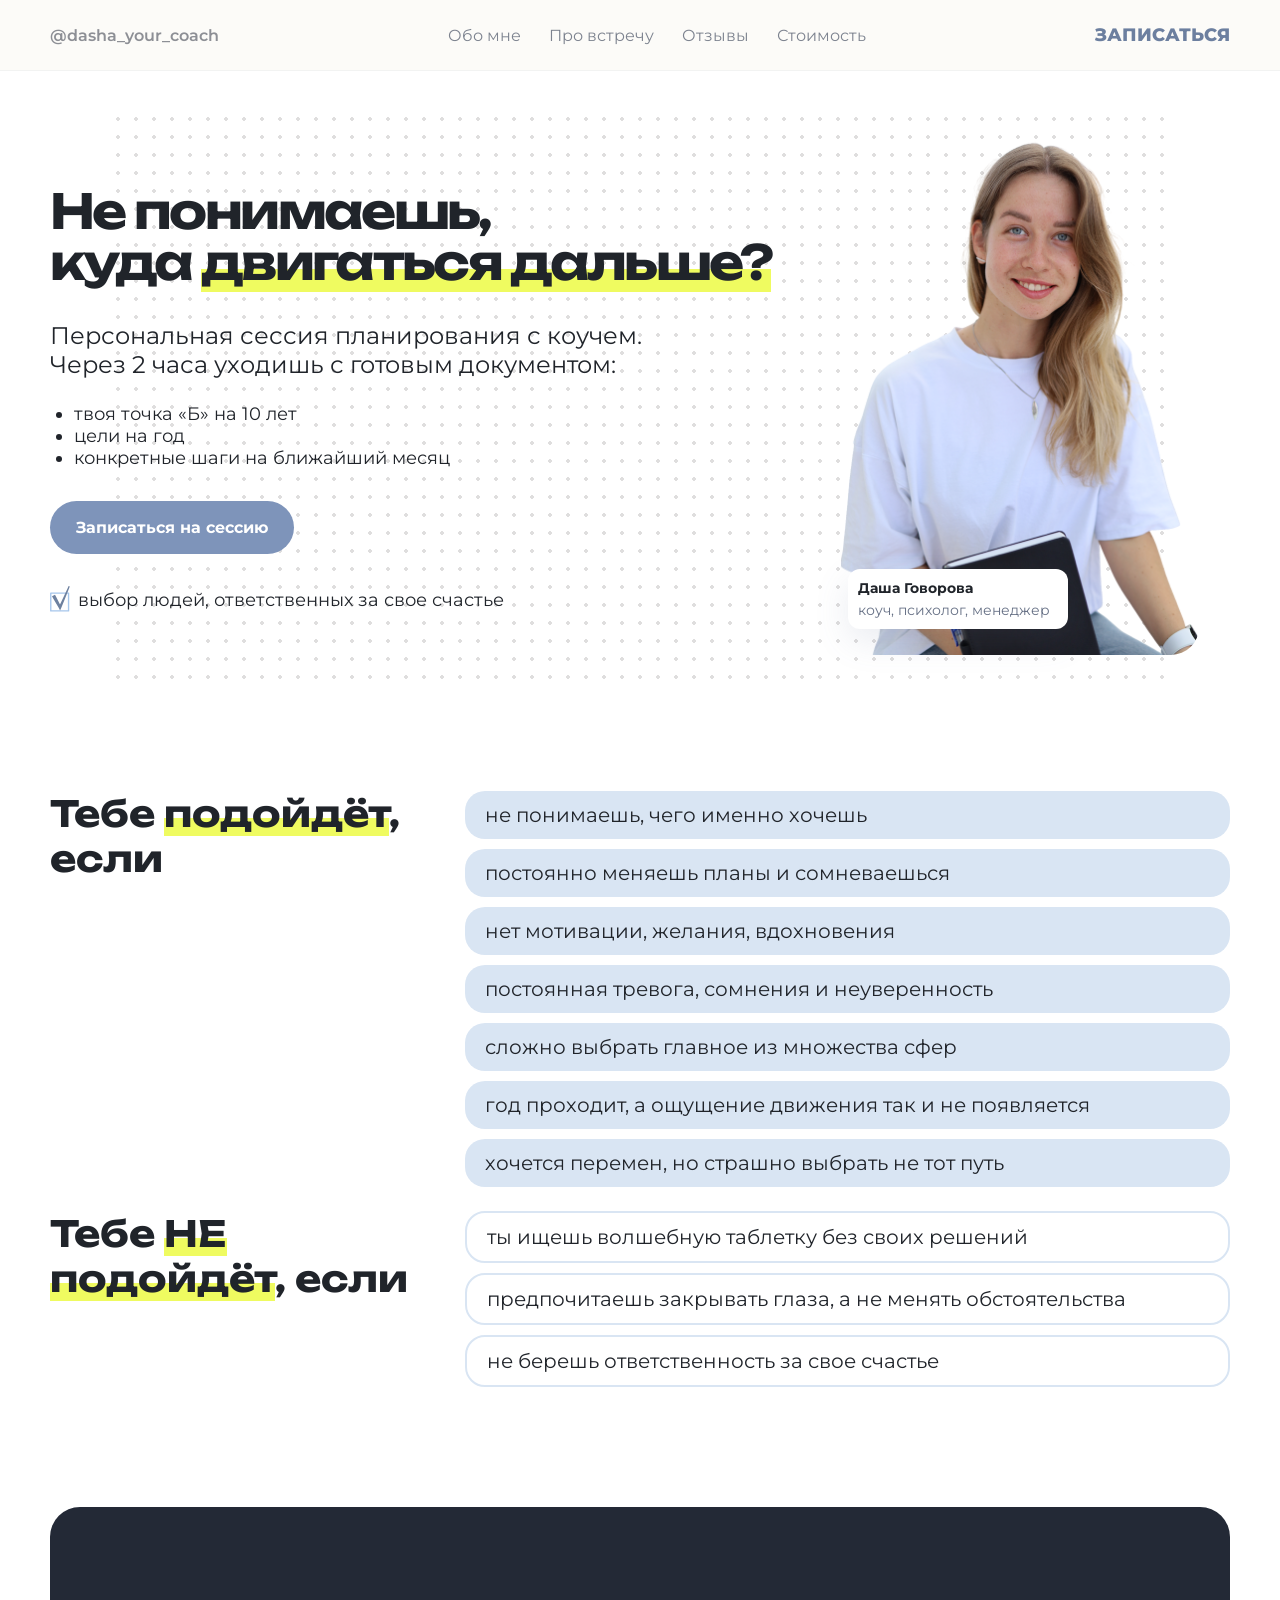
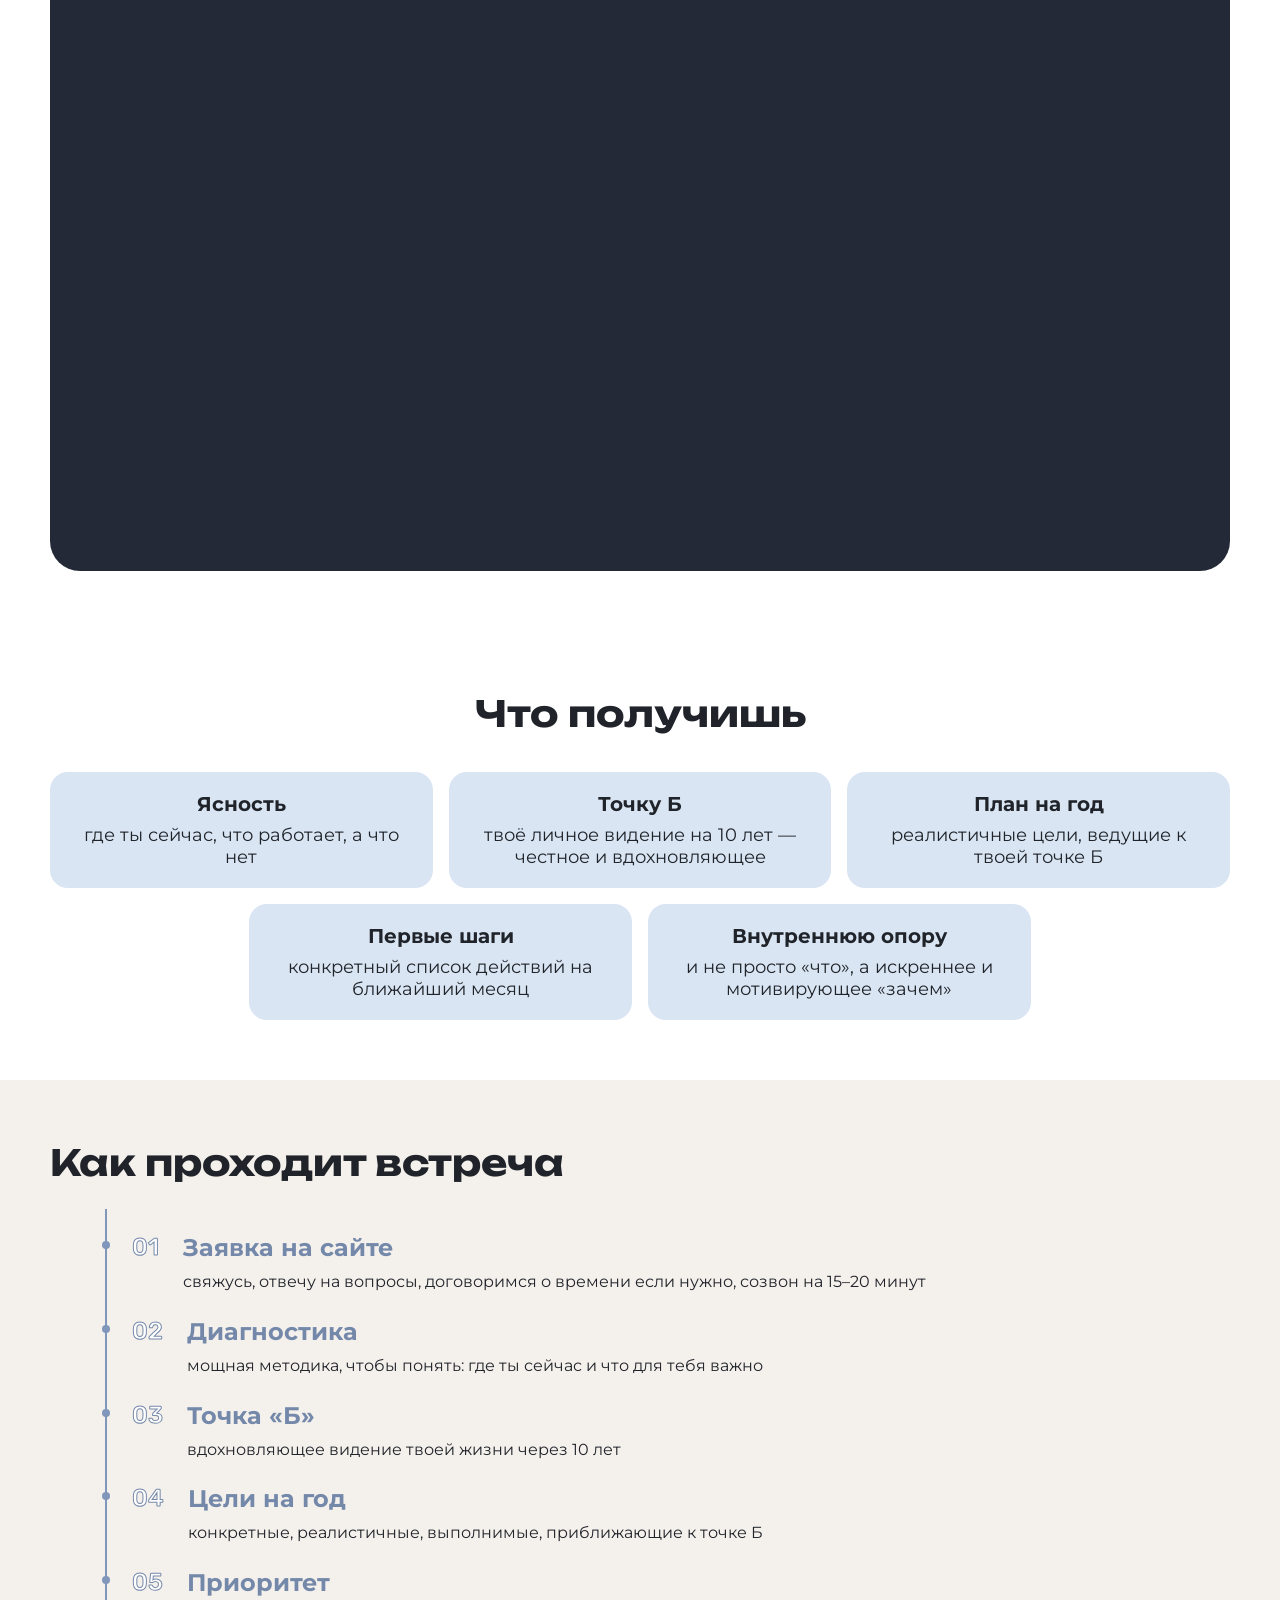
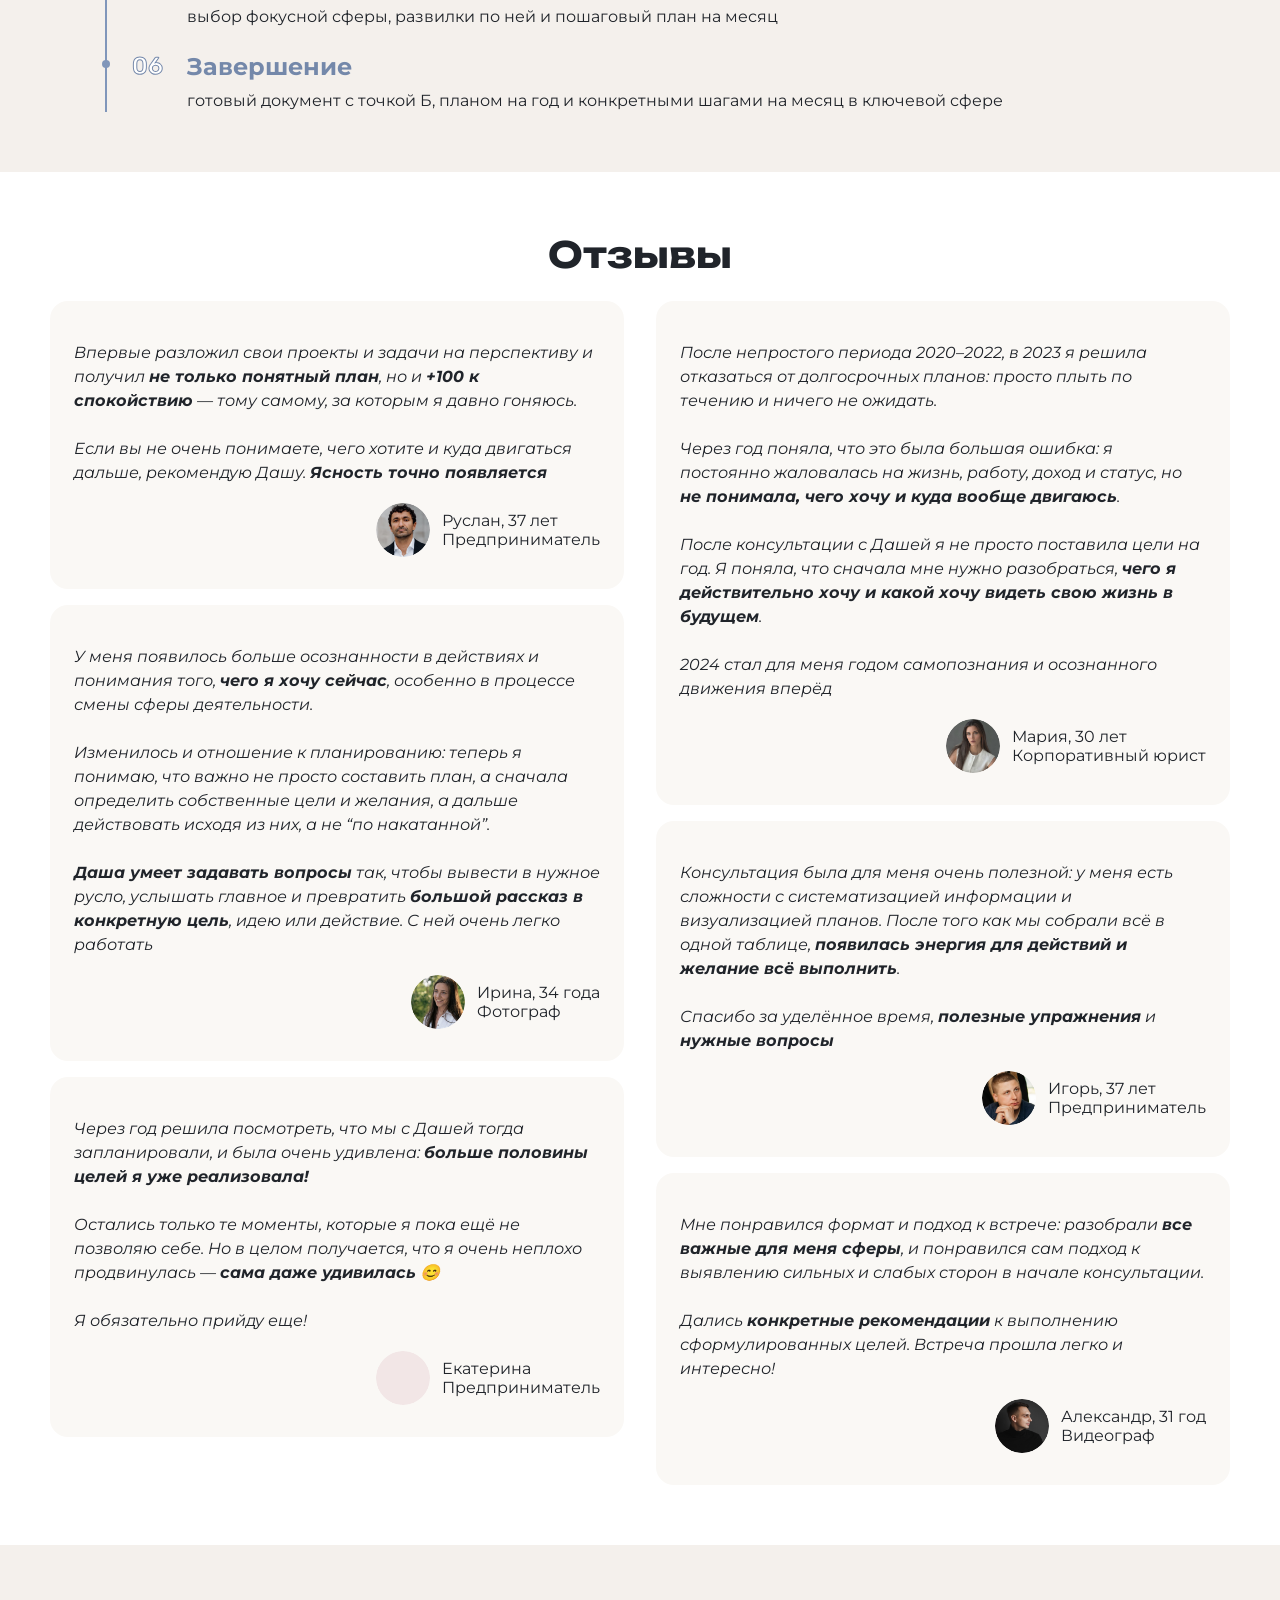
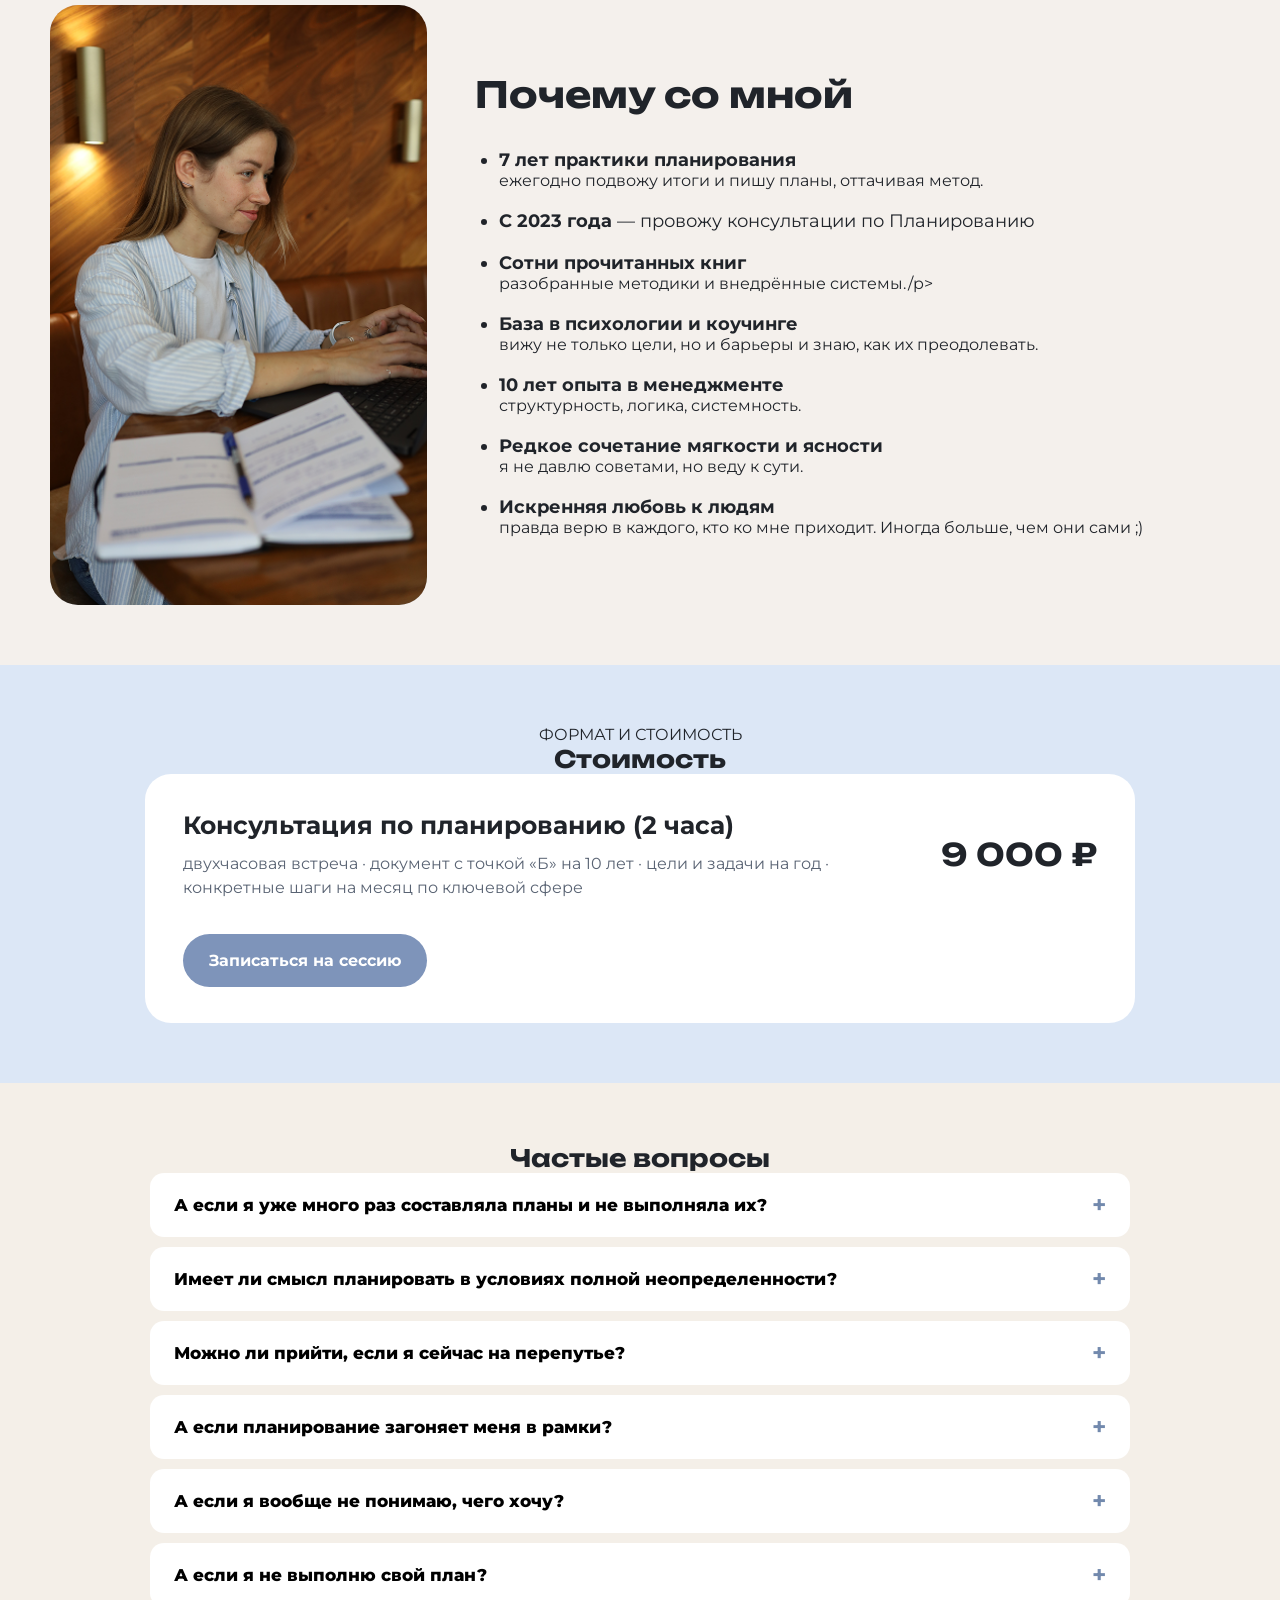
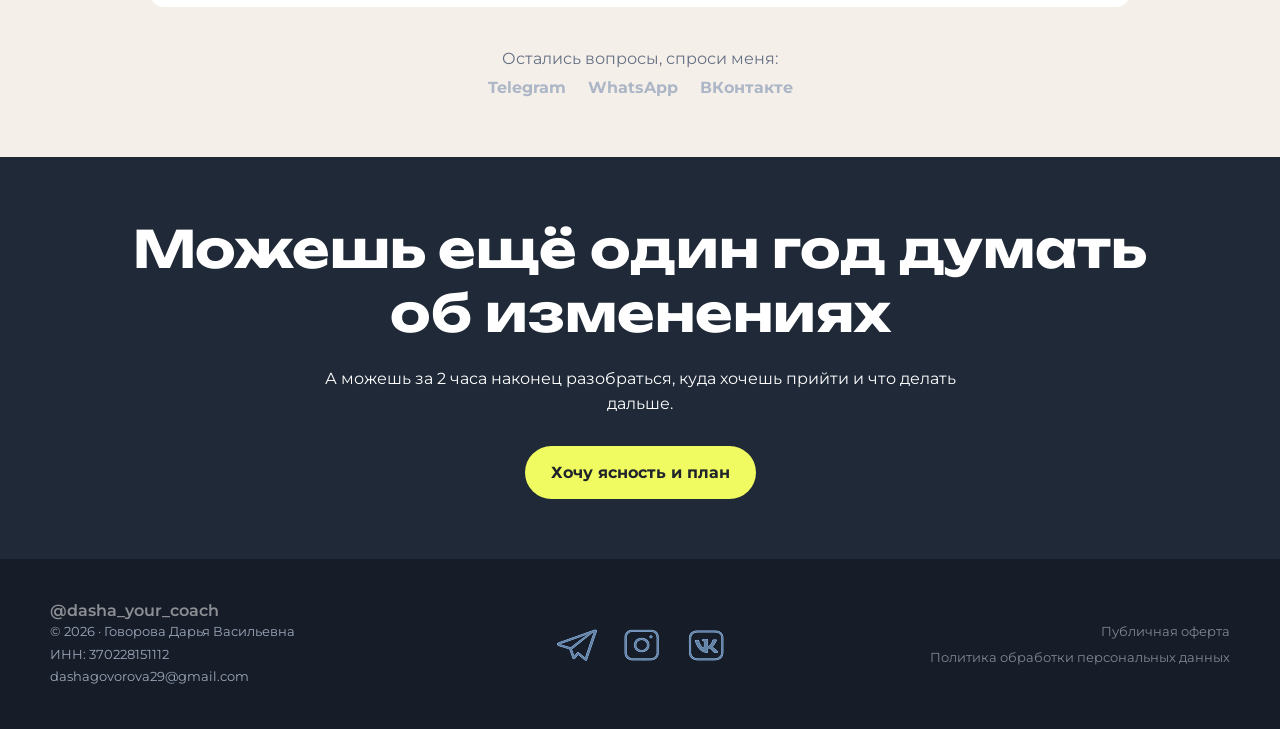
==== index.html @ 5358e9c6 "Added Why-me section" ====
<!doctype html>
<html lang="ru">
  <head>
    <meta charset="UTF-8" />
    <meta name="viewport" content="width=device-width, initial-scale=1.0" />
    <meta name="description" content="Персональная сессия планирования с коучем: ясность, цели и первые шаги." />
    <title>Консультация по планированию — Дарья Говорова</title>
    <link rel="preconnect" href="https://fonts.googleapis.com" />
    <link rel="preconnect" href="https://fonts.gstatic.com" crossorigin />
    <link
      href="https://fonts.googleapis.com/css2?family=Montserrat:ital,wght@0,300..800;1,300..800&family=Montaga&family=Rubik:wght@400;500;700;800&display=swap&family=Unbounded:wght@400;500;600;700&display=swap"
      rel="stylesheet"
    />
    <link rel="icon" type="image/png" href="assets/favicon.png" />
    <link rel="stylesheet" href="styles.css" />
  </head>
  <body>
    <header class="header">
      <div class="container header-inner">
        <a class="brand" href="#top">@dasha_your_coach</a>
        <nav class="desktop-nav" aria-label="Основная навигация">
          <a href="#why-me">Обо мне</a>
          <a href="#how-it-works">Про встречу</a>
          <a href="#reviews">Отзывы</a>
          <a href="#price">Стоимость</a>
        </nav>
        <a class="header-booking" target="_blank" href="https://calendar.app.google/D9NGnU5cNgPJ2Lm37" data-booking
          >ЗАПИСАТЬСЯ</a
        >
        <button
          class="menu-toggle"
          type="button"
          aria-expanded="false"
          aria-controls="mobile-menu"
          aria-label="Открыть меню"
        >
          <span></span>
          <span></span>
          <span></span>
        </button>
        <nav class="mobile-menu" aria-label="Мобильная навигация" aria-hidden="true" inert>
          <a href="#why-me">Обо мне</a>
          <a href="#how-it-works">Про встречу</a>
          <a href="#reviews">Отзывы</a>
          <a href="#price">Стоимость</a>
        </nav>
      </div>
    </header>

    <main id="top">
      <section class="hero section">
        <div class="container hero-grid">
          <div class="hero-copy">
            <h1>Не понимаешь,<br />куда <em class="accent">двигаться дальше?</em></h1>
            <div class="hero-visual-mobile">
              <img src="assets/hero.png" alt="Дарья Говорова, коуч" />
              <div class="hero-note"><b>Даша Говорова</b><span>коуч, психолог, менеджер</span></div>
            </div>
            <div class="hero-detail">
              <p>Персональная сессия планирования с коучем.<br />Через 2 часа уходишь с готовым документом:</p>
              <ul>
                <li>твоя точка «Б» на 10 лет</li>
                <li>цели на год</li>
                <li>конкретные шаги на ближайший месяц</li>
              </ul>
            </div>
            <button class="button" data-booking>Записаться на сессию</button>
            <p class="hero-people-choice">выбор людей, ответственных за свое счастье</p>
          </div>
          <div class="hero-visual">
            <img src="assets/hero.png" alt="Дарья Говорова, коуч" />
            <div class="hero-note"><b>Даша Говорова</b><span>коуч, психолог, менеджер</span></div>
          </div>
        </div>
      </section>
      <section class="fit section">
        <div class="container fit-layout">
          <article class="fit-group two-columns">
            <h2>Тебе <em class="accent">подойдёт</em>, если</h2>
            <ul>
              <li>не понимаешь, чего именно хочешь</li>
              <li>постоянно меняешь планы и сомневаешься</li>
              <li>нет мотивации, желания, вдохновения</li>
              <li>постоянная тревога, сомнения и неуверенность</li>
              <li>сложно выбрать главное из множества сфер</li>
              <li>год проходит, а ощущение движения так и не появляется</li>
              <li>хочется перемен, но страшно выбрать не тот путь</li>
            </ul>
          </article>
          <article class="fit-group not-fit two-columns">
            <h2>Тебе <em class="accent">НЕ подойдёт</em>, если</h2>
            <ul>
              <li>ты ищешь волшебную таблетку без своих решений</li>
              <li>предпочитаешь закрывать глаза, а не менять обстоятельства</li>
              <li>не берешь ответственность за свое счастье</li>
            </ul>
          </article>
        </div>
      </section>
      <section class="video-section section">
        <div class="container">
          <div class="video-frame" data-vk-video>
            <div class="video-placeholder">
              <span>VK VIDEO</span>
              <p>Видео появится здесь после добавления ссылки в script.js.</p>
            </div>
          </div>
        </div>
      </section>
      <section class="outcomes section">
        <div class="container">
          <h2>Что получишь</h2>
          <div class="outcomes-list">
            <article>
              <h3>Ясность</h3>
              <p>где ты сейчас, что работает, а что нет</p>
            </article>
            <article>
              <h3>Точку Б</h3>
              <p>твоё личное видение на 10 лет — честное и вдохновляющее</p>
            </article>
            <article>
              <h3>План на год</h3>
              <p>реалистичные цели, ведущие к твоей точке Б</p>
            </article>
            <article>
              <h3>Первые шаги</h3>
              <p>конкретный список действий на ближайший месяц</p>
            </article>
            <article>
              <h3>Внутреннюю опору</h3>
              <p>и не просто «что», а искреннее и мотивирующее «зачем»</p>
            </article>
          </div>
        </div>
      </section>
      <section class="how section" id="how-it-works">
        <div class="container">
          <h2>Как проходит встреча</h2>
          <div class="steps">
            <article>
              <span>01</span>
              <div>
                <h3>Заявка на сайте</h3>
                <p>свяжусь, отвечу на вопросы, договоримся о времени если нужно, созвон на 15–20 минут</p>
              </div>
            </article>
            <article>
              <span>02</span>
              <div>
                <h3>Диагностика</h3>
                <p>мощная методика, чтобы понять: где ты сейчас и что для тебя важно</p>
              </div>
            </article>
            <article>
              <span>03</span>
              <div>
                <h3>Точка «Б»</h3>
                <p>вдохновляющее видение твоей жизни через 10 лет</p>
              </div>
            </article>
            <article>
              <span>04</span>
              <div>
                <h3>Цели на год</h3>
                <p>конкретные, реалистичные, выполнимые, приближающие к точке Б</p>
              </div>
            </article>
            <article>
              <span>05</span>
              <div>
                <h3>Приоритет</h3>
                <p>выбор фокусной сферы, развилки по ней и пошаговый план на месяц</p>
              </div>
            </article>
            <article>
              <span>06</span>
              <div>
                <h3>Завершение</h3>
                <p>готовый документ с точкой Б, планом на год и конкретными шагами на месяц в ключевой сфере</p>
              </div>
            </article>
          </div>
        </div>
      </section>
      <section class="reviews section" id="reviews">
        <div class="container">
          <h2>Отзывы</h2>
          <div class="reviews-grid">
            <article>
              <blockquote>
                Впервые разложил свои проекты и задачи на перспективу и получил <b>не только понятный план</b>, но и
                <b>+100 к спокойствию</b> — тому самому, за которым я давно гоняюсь.<br /><br />Если вы не очень
                понимаете, чего хотите и куда двигаться дальше, рекомендую Дашу. <b>Ясность точно появляется</b>
              </blockquote>
              <div class="avatar">
                <img src="assets/review-ruslan.png" alt="Фото Руслана" />
                <div>
                  <p>Руслан, 37 лет</p>
                  <p>Предприниматель</p>
                </div>
              </div>
            </article>
            <article>
              <blockquote>
                У меня появилось больше осознанности в действиях и понимания того, <b>чего я хочу сейчас</b>, особенно в
                процессе смены сферы деятельности.<br /><br />Изменилось и отношение к планированию: теперь я понимаю,
                что важно не просто составить план, а сначала определить собственные цели и желания, а дальше
                действовать исходя из них, а не “по накатанной”.<br /><br /><b>Даша умеет задавать вопросы</b> так,
                чтобы вывести в нужное русло, услышать главное и превратить <b>большой рассказ в конкретную цель</b>,
                идею или действие. С ней очень легко работать
              </blockquote>
              <div class="avatar">
                <img src="assets/review-irina.png" alt="Фото Ирины" />
                <div>
                  <p>Ирина, 34 года</p>
                  <p>Фотограф</p>
                </div>
              </div>
            </article>
            <article>
              <blockquote>
                Через год решила посмотреть, что мы с Дашей тогда запланировали, и была очень удивлена:
                <b>больше половины целей я уже реализовала!</b><br /><br />Остались только те моменты, которые я пока
                ещё не позволяю себе. Но в целом получается, что я очень неплохо продвинулась —
                <b>сама даже удивилась</b> 😊<br /><br />Я обязательно прийду еще!
              </blockquote>
              <div class="avatar">
                <img src="assets/review-ekaterina.png" alt="Фото Екатерины" />
                <div>
                  <p>Екатерина</p>
                  <p>Предприниматель</p>
                </div>
              </div>
            </article>
            <article>
              <blockquote>
                После непростого периода 2020–2022, в 2023 я решила отказаться от долгосрочных планов: просто плыть по
                течению и ничего не ожидать.<br /><br />Через год поняла, что это была большая ошибка: я постоянно
                жаловалась на жизнь, работу, доход и статус, но
                <b>не понимала, чего хочу и куда вообще двигаюсь</b>.<br /><br />После консультации с Дашей я не просто
                поставила цели на год. Я поняла, что сначала мне нужно разобраться,
                <b>чего я действительно хочу и какой хочу видеть свою жизнь в будущем</b>.<br /><br />2024 стал для меня
                годом самопознания и осознанного движения вперёд
              </blockquote>
              <div class="avatar">
                <img src="assets/review-maria.png" alt="Фото Марии" />
                <div>
                  <p>Мария, 30 лет</p>
                  <p>Корпоративный юрист</p>
                </div>
              </div>
            </article>
            <article>
              <blockquote>
                Консультация была для меня очень полезной: у меня есть сложности с систематизацией информации и
                визуализацией планов. После того как мы собрали всё в одной таблице,
                <b>появилась энергия для действий и желание всё выполнить</b>.<br /><br />Спасибо за уделённое время,
                <b>полезные упражнения</b> и <b>нужные вопросы</b>
              </blockquote>
              <div class="avatar">
                <img src="assets/review-igor.png" alt="Фото Игоря" />
                <div>
                  <p>Игорь, 37 лет</p>
                  <p>Предприниматель</p>
                </div>
              </div>
            </article>
            <article>
              <blockquote>
                Мне понравился формат и подход к встрече: разобрали <b>все важные для меня сферы</b>, и понравился сам
                подход к выявлению сильных и слабых сторон в начале консультации.<br /><br />Дались
                <b>конкретные рекомендации</b> к выполнению сформулированных целей. Встреча прошла легко и интересно!
              </blockquote>

              <div class="avatar">
                <img src="assets/review-alexander.png" alt="Фото Александра" />
                <div>
                  <p>Александр, 31 год</p>
                  <p>Видеограф</p>
                </div>
              </div>
            </article>
          </div>
        </div>
      </section>
      <section class="why section" id="why-me">
        <div class="container why-grid">
          <div class="why-photo">
            <img src="assets/why-me.png" alt="Дарья Говорова" />
            
          </div>
          <div>
            <div class="why-header">
              <img class="why-mobile" src="assets/why-me-mobile.png" alt="" />
              <h2>Почему со мной</h2>
            </div>
            <ul class="why-list">
              <li>
                <b>7 лет практики планирования</b>
                <p>ежегодно подвожу итоги и пишу планы, оттачивая метод.</p>
                <p></p>
              </li>
              <li><b>С 2023 года</b> — провожу консультации по Планированию</li>
              <li>
                <b>Сотни прочитанных книг</b>
                <p>разобранные методики и внедрённые системы./p></p>
              </li>
              <li>
                <b>База в психологии и коучинге</b>
                <p>вижу не только цели, но и барьеры и знаю, как их преодолевать.</p>
              </li>
              <li>
                <b>10 лет опыта в менеджменте</b>
                <p>структурность, логика, системность.</p>
              </li>
              <li>
                <b>Редкое сочетание мягкости и ясности</b>
                <p>я не давлю советами, но веду к сути.</p>
              </li>
              <li>
                <b>Искренняя любовь к людям</b>
                <p>правда верю в каждого, кто ко мне приходит. Иногда больше, чем они сами ;)</p>
              </li>
            </ul>
          </div>
        </div>
      </section>
      <section class="price section" id="price">
        <div class="container">
          <p class="section-kicker">ФОРМАТ И СТОИМОСТЬ</p>
          <h2>Стоимость</h2>
          <article class="price-card">
            <div>
              <h3>Консультация по планированию <span>(2 часа)</span></h3>
              <p>
                двухчасовая встреча · документ с точкой «Б» на 10 лет · цели и задачи на год · конкретные шаги на месяц
                по ключевой сфере
              </p>
            </div>
            <strong>9 000 ₽</strong><button class="button" data-booking>Записаться на сессию</button>
          </article>
        </div>
      </section>
      <section class="faq section" id="faq">
        <div class="container">
          <h2>Частые вопросы</h2>
          <div class="faq-list" data-faq></div>
          <div class="ask">
            <p>Остались вопросы, спроси меня:</p>
            <div data-socials><span>Telegram</span><span>WhatsApp</span><span>ВКонтакте</span></div>
          </div>
        </div>
      </section>
      <section class="final-cta section">
        <div class="container">
          <h2>Можешь ещё один год думать<br />об изменениях</h2>
          <p>А можешь за 2 часа наконец разобраться, куда хочешь прийти и что делать дальше.</p>
          <button class="button" data-booking>Хочу ясность и план</button>
        </div>
      </section>
    </main>
    <footer>
      <div class="container footer-grid">
        <div>
          <a class="brand" href="#top">@dasha_your_coach</a>
          <p>
            © 2026 · Говорова Дарья Васильевна<br />ИНН: 370228151112<br /><a href="mailto:dashagovorova29@gmail.com"
              >dashagovorova29@gmail.com</a
            >
          </p>
        </div>
        <div class="footer-socials" data-footer-socials></div>
        <div class="legal" data-legal>
          <span>Публичная оферта</span><span>Политика обработки персональных данных</span>
        </div>
      </div>
    </footer>
    <script src="script.js"></script>
  </body>
</html>
---- styles.css ----
/* #region Base styles and variables */

:root {
  --ink: #20242a;
  --blue: #7e94ba;
  --pale: #e7edf7;
  --cream: #f8f5ef;
  --sand: #eee7de;
  --line: #d6dce8;
  --accent: #effb60;
  --blue-lite: #d9e5f3;

  --bg-secondary: #faf8f5;
  --bg-primary: #ffffff;
  --bg-accent: #f4f0ec;
  --text-color-accent: #7488aa;
  --text-color-nav: #7d838f;
  --text-color-brand: #8d8f95;
  --text-color-booking: #6c7f9f;
  --text-color-highlight: #566987;
  --text-color-link-primary: #5b6b84;

  --font-extrabold: 800;
  --font-semibold: 600;
  --font-normal: 400;

  --text-sm: 0.875rem; /* 12px */
  --text-base: 1rem; /* 16px */
  --text-lg: 1.125rem; /* 18px */
  --text-xl: 1.25rem; /* 20px */
  --text-2xl: 1.5rem; /* 24px */
  --text-3xl: 1.875rem; /* 30px */
  --text-4xl: 2.25rem; /* 36px */
  --text-5xl: 3rem; /* 48px */
  --text-6xl: 3.75rem; /* 60px */

  --container: 1180px;
}

* {
  box-sizing: border-box;
}

html {
  scroll-behavior: smooth;
  font-size: 16px;
}

body {
  margin: 0;
  background: var(--bg-primary);
  color: var(--ink);
  font-family: "Montserrat", sans-serif;
  overflow-x: hidden;
}

a {
  color: inherit;
  text-decoration: none;
}

p,
ul,
h1,
h2,
h3 {
  margin: 0;
}

button {
  font: inherit;
}

img {
  max-width: 100%;
  height: auto;
}

/* #endregion */

/* #region Common */

.container {
  width: min(var(--container), calc(100% - 48px));
  margin: 0 auto;
}

.section {
  padding: 60px 0 60px;
}

.button {
  border: 0;
  cursor: pointer;
  display: inline-flex;
  align-items: center;
  justify-content: center;
  padding: 17px 26px;
  background: var(--blue);
  color: white;
  border-radius: 999px;
  font-weight: 700;
  transition:
    transform 0.2s,
    background 0.2s;
}

.button:hover {
  transform: translateY(-2px);
  background: #667fae;
}

.accent {
  font-style: normal;
  background: linear-gradient(transparent 61%, var(--accent) 61%);
}

h1,
h2 {
  font-family: Unbounded, Arial, sans-serif;
}

@media (max-width: 900px) {
  .section {
    padding: 48px 0 48px;
  }
}

@media (max-width: 520px) {
  .section {
    padding: 32px 0 32px;
  }
}

/* #endregion */

/* #region Header and navigation */

.header {
  position: fixed;
  top: 0;
  z-index: 50;
  width: 100vw;
  background: var(--bg-secondary);
  background: rgba(252, 250, 247, 0.82);
  backdrop-filter: blur(14px);
  border-bottom: 1px solid rgba(131, 150, 182, 0.08);
}

.header-inner {
  display: flex;
  align-items: center;
  justify-content: space-between;
  height: 70px;
  padding-top: 0;
}

.brand {
  color: var(--text-color-brand);
  font-weight: var(--font-semibold);
}

.desktop-nav {
  display: flex;
  gap: 28px;
  color: var(--text-color-nav);
}

.ask a:hover,
.legal a:hover {
  text-decoration: underline;
}

.header-booking {
  border: 0;
  cursor: pointer;
  display: inline-flex;
  align-items: center;
  justify-content: center;
  background: none;
  font-weight: var(--font-extrabold);
  font-size: var(--text-lg);
  color: var(--text-color-booking);
}

.desktop-nav a:hover,
.header-booking:hover {
  color: var(--text-color-highlight);
}

.menu-button {
  display: none;
  margin-left: auto;
  border: 0;
  background: transparent;
  width: 44px;
  height: 44px;
  padding: 10px;
}

.menu-button span {
  display: block;
  height: 2px;
  background: var(--ink);
  margin: 5px 0;
}

.mobile-menu a,
.desktop-nav a:hover,
.header-booking:hover {
  transition:
    transform 0.24s ease,
    opacity 0.24s ease,
    color 0.24s ease,
    background-color 0.24s ease;
}

/* #endregion */

/* #region Mobile menu */

.menu-toggle {
  display: none;
  width: 42px;
  height: 42px;
  padding: 4px;
  border: 0;
  background: transparent;
  border-radius: 12px;
  cursor: pointer;
  transform-origin: 0 4px;
  z-index: 9999;
}

.menu-toggle span {
  display: block;
  height: 4px;
  margin: 4px auto;
  border-radius: 999px;
  background: #7789a8;
  transition:
    transform 0.5s cubic-bezier(0.77, 0.2, 0.05, 1),
    background 0.5s cubic-bezier(0.77, 0.2, 0.05, 1),
    opacity 0.55s ease;
}

.menu-toggle--expanded span {
  opacity: 1;
  transform: rotate(-45deg) translate(-7px, 8px);
  background: white;
}

.menu-toggle--expanded span:nth-child(2) {
  opacity: 0;
  transform: rotate(0deg) scale(0.2, 0.2);
}

.menu-toggle--expanded span:last-child {
  transform: rotate(45deg) translate(-3px, -4px);
}

.mobile-menu {
  position: absolute;
  top: 0;
  right: 0;
  width: 72vw;
  min-height: 100vh;
  border-radius: 16px 0 0 16px;
  overflow: hidden;
  background: #8396b6;
  box-shadow: var(--mobile-nav-shadow);
  transition: transform 0.5s cubic-bezier(0.77, 0.2, 0.05, 1);
  padding: 70px 0;
  transform: translateX(200%);
}

.mobile-menu a {
  display: block;
  padding: 18px 20px;
  font-size: 18px;
  font-weight: 700;
  color: white;
  text-align: center;
  border-bottom: 1px solid rgba(255, 255, 255, 0.35);
}

.mobile-menu a:last-child {
  border-bottom: 0;
}

.mobile-menu--expanded {
  transform: translateX(0%);
}

/* #endregion */

/* #region Hero section and content grids */

.hero {
  margin-top: 70px;
  position: relative;
}

.hero-grid {
  display: grid;
  grid-template-columns: 2fr 1fr;
  align-items: center;
  gap: 12px;
  position: relative;
}

.hero > * {
  z-index: 1;
}

.hero::before {
  content: "";
  position: absolute;
  inset: 40px auto;
  left: 50%;
  width: min(calc(var(--container) * 0.9), 90%);
  height: auto;
  transform: translateX(-50%);

  background-image: radial-gradient(circle, #dfdede 2px, transparent 2px);
  background-size: 18px 18px;

  z-index: 0;
}

.hero h1 {
  letter-spacing: -0.055em;
  font-size: var(--text-5xl);
  line-height: 1.07;
}

.hero-detail {
  font-size: var(--text-lg);
  margin-top: 32px;
}

.hero-detail ul {
  margin-top: 24px;
  padding-left: 24px;
}

.hero-copy button {
  margin-top: 32px;
}

.hero-copy p {
  font-size: var(--text-2xl);
  margin-top: 32px;
}

.hero-copy .hero-people-choice {
  font-size: var(--text-lg);
}

.hero-copy .hero-people-choice::before {
  content: "";
  display: inline-block;
  width: 20px;
  height: 30px;
  margin-right: 8px;
  background-image: url("assets/hero-check.svg");
  background-repeat: no-repeat;
  background-size: contain;
  vertical-align: middle;
}

.hero-visual-mobile {
  display: none;
}

.hero-visual {
  position: relative;
}

.hero-visual > img {
  width: min(440px, 92%);
  height: auto;
  border-radius: 48% 48% 28px 28px;
  object-fit: cover;
  object-position: center top;
  transform: translateY(-12px);
  z-index: 1;
}

.hero-note {
  position: absolute;
  z-index: 2;
  left: 2%;
  bottom: 42px;
  width: 220px;
  padding: 10px;
  background: white;
  border-radius: 12px;
  box-shadow: 0 12px 35px #65749622;
  display: flex;
  flex-direction: column;
  gap: 4px;
  font-size: var(--text-sm);
}

.hero-note span {
  color: #667085;
}

@media (max-width: 900px) {
  .hero-grid {
    min-height: 0;
    grid-template-columns: 1fr 1fr;
    gap: 20px;
  }

  .hero-copy {
    position: relative;
    z-index: 2;
  }

  .hero h1 {
    font-size: var(--text-4xl);
  }

  .lead {
    font-size: 19px;
    margin-top: 20px;
  }

  .hero-detail {
    max-width: 450px;
  }

  .hero-detail p {
    font-size: var(--text-xl);
  }

  .hero-detail ul,
  .hero-detail .hero-people-choice {
    font-size: var(--text-base);
  }

  .hero-visual {
    min-height: 365px;
  }

  .hero-visual > img {
    width: 275px;
  }

  .hero-note {
    left: 0;
    bottom: 15px;
  }
}

@media (max-width: 520px) {
  .hero button {
    width: 100%;
  }

  .hero::before {
    inset: 30px 20px 40px 20px;
    width: auto;
    height: auto;
    transform: none;
  }

  .hero-grid {
    grid-template-columns: 1fr;
  }

  .hero-visual {
    display: none;
    min-height: 312px;
  }

  .hero-visual-mobile {
    display: block;
    position: relative;
  }

  .hero-visual-mobile > img {
    width: 275px;
    height: auto;
    border-radius: 48% 48% 28px 28px;
    object-fit: cover;
    object-position: center top;
    z-index: 1;
    margin-top: 12px;
  }
}

/* #endregion */

/* #region Fit section */

.fit-group {
  display: grid;
  grid-template-columns: 1fr 2fr;
  gap: 32px;
}

.fit-group h2 {
  font-size: var(--text-4xl);
}

.fit-group ul {
  display: flex;
  flex-direction: column;
  gap: 10px;

  list-style: none;
  padding: 0;
  font-size: var(--text-xl);
}

.fit-group li {
  padding: 12px 20px;
  background-color: var(--blue-lite);
  border-radius: 20px;
}

.not-fit li {
  background-color: transparent;
  border: solid 2px var(--blue-lite);
}

.not-fit {
  margin-top: 24px;
}

@media (max-width: 900px) {
  .fit-group {
    grid-template-columns: 1fr;
    gap: 20px;
  }

  .fit-group h2 {
    font-size: var(--text-3xl);
  }

  .fit-group ul {
    font-size: var(--text-lg);
  }

  .fit-group li {
    padding: 10px 16px;
  }
}

/* #endregion */

/* #region Video */

.video-frame {
  aspect-ratio: 16/9;
  border-radius: 30px;
  overflow: hidden;
  background: #232936;
}

.video-frame iframe {
  border: 0;
  width: 100%;
  height: 100%;
}

.video-placeholder {
  height: 100%;
  display: grid;
  place-content: center;
  text-align: center;
  color: white;
  background: radial-gradient(circle at center, #788eaf, #303a4b);
}

.video-placeholder span {
  font-family: Unbounded;
  font-size: 32px;
  letter-spacing: 0.04em;
}

/* #endregion */

/* #region Outcomes section */
.outcomes-list {
  display: flex;
  justify-content: center;
  flex-wrap: wrap;

  gap: 16px;
  margin-top: 36px;
}

.outcomes h2 {
  font-size: var(--text-4xl);
  text-align: center;
}

.outcomes-list article {
  display: flex;
  flex: 0 1 calc((100% - 32px) / 3);
  flex-direction: column;
  max-width: calc((100% - 32px) / 3);

  border-radius: 18px;
  background: var(--blue-lite);

  text-align: center;
  padding: 20px 24px;
}

.outcomes-list h3 {
  font-size: var(--text-xl);
  margin-bottom: 8px;
}

.outcomes-list p {
  font-size: var(--text-lg);
}

@media (max-width: 900px) {
  .outcomes-list {
    margin-top: 24px;
  }

  .outcomes-list article {
    flex-basis: calc((100% - 16px) / 2);
    max-width: calc((100% - 16px) / 2);
  }

  .outcomes h2 {
    font-size: var(--text-3xl);
  }

  .outcomes-list h3 {
    font-size: var(--text-lg);
  }

  .outcomes-list p {
    font-size: var(--text-base);
  }
}

@media (max-width: 520px) {
  .outcomes-list article {
    flex-basis: 100%;
    max-width: 100%;
  }
}

/* #endregion */

/* #region How it works  */

.steps span {
  font-family: Rubik;
  color: #7488aa;
  font-size: var(--text-2xl);
  font-weight: 500;
  -webkit-text-stroke: 1px #7488aa;
  color: white;
}

.steps h3 {
  font-size: var(--text-2xl);
  margin: 0 0 10px;
  color: #7488aa;
}

.steps p {
  font-size: var(--text-base);
  line-height: 1.3;
  color: var(--ink);
}

.how {
  background: var(--bg-accent);
}

.how h2 {
  font-size: var(--text-4xl);
}

.steps {
  position: relative;
  display: flex;
  flex-direction: column;
  gap: 24px;
  margin-top: 24px;
  padding: 24px 0 0 82px;
}

.steps::before {
  content: "";
  position: absolute;
  top: 0;
  bottom: 0;
  left: 55px;
  width: 2px;
  background: #8096ba;
}

.steps article {
  position: relative;
  display: flex;
  align-items: flex-start;
  gap: 24px;
  padding: 0;
}

.steps article::before {
  content: "";
  position: absolute;
  top: 8px;
  left: -30px;
  width: 8px;
  height: 8px;
  border-radius: 50%;
  background: #8096ba;
}

@media (max-width: 900px) {
  .how h2 {
    font-size: var(--text-3xl);
  }

  .steps {
    padding-left: 62px;
  }

  .steps::before {
    left: 35px;
  }

  .steps article::before {
    left: -30px;
  }

  .steps h3 {
    font-size: var(--text-xl);
  }

  .steps span {
    font-size: var(--text-xl);
  }
}

@media (max-width: 520px) {
  .steps {
    gap: 24px;
    padding-left: 38px;
    margin-top: 18px;
  }

  .steps::before {
    left: 15px;
  }

  .steps article {
    gap: 14px;
  }

  .steps article::before {
    left: -26px;
  }

  .steps span {
    font-size: var(--text-lg);
  }

  .steps h3 {
    font-size: var(--text-lg);
  }

  .steps p {
    font-size: var(--text-sm);
  }
}

/* #endregion */

/* #region Review section */

.reviews h2 {
  font-size: var(--text-4xl);
  text-align: center;
}

.reviews-grid {
  column-count: 2;
  gap: 32px;
  margin-top: 24px;
}

.reviews-grid article {
  break-inside: avoid;
  margin-bottom: 16px;
  width: 100%;
  background: var(--bg-secondary);
  border-radius: 18px;
  padding: 40px 24px 32px;
  min-height: 220px;
}

.reviews-grid article:last-child {
  margin-bottom: 0;
}

.reviews-grid img {
  border-radius: 50%;
  width: 54px;
  height: 54px;
  object-fit: cover;
}

.reviews-grid blockquote {
  margin: 0 0 18px;
  font-size: var(--text-base);
  line-height: 1.5;
  font-style: italic;
}

.reviews-grid .avatar {
  display: flex;
  flex-direction: row;
  justify-content: end;
  align-items: center;
  gap: 12px;
}

@media (max-width: 900px) {
  .reviews h2 {
    font-size: var(--text-3xl);
  }

  .reviews-grid {
    column-count: 1;
    gap: 32px;
  }
}

@media (max-width: 520px) {
  .reviews-grid blockquote,
  .reviews-grid .avatar p {
    font-size: var(--text-sm);
  }

  .reviews-grid article {
    padding: 32px 16px 24px;
  }

  .reviews-grid {
    margin-top: 18px;
  }
}

/* #endregion */

/* #region Why me section */

.why {
  background-color: var(--bg-accent);
}

.why-grid {
  display: grid;
  grid-template-columns: 1fr 2fr;
  gap: 48px;
  align-items: center;
}

.why-grid h2 {
  font-size: var(--text-4xl);
}

.why-photo {
  position: relative;
  min-height: 600px;
  overflow: hidden;
  border-radius: 28px;
  background: #d8dfeb;
}

.why-photo > img:first-child {
  object-fit: cover;
  object-position: center;
}

.why-mobile {
  display: none;
}

.why-list {
  display: grid;
  gap: 20px;
  margin-top: 32px;
  padding-left: 24px;

  font-size: var(--text-lg);
}

.why-header {
  display: flex;
  justify-content: start;
  align-items: center;
  gap: 12px;
}

.why-list p {
  font-size: var(--text-base);
}

@media (max-width: 900px) {
  .why-grid {
    grid-template-columns: 1fr;
  }

  .why-grid h2 {
    font-size: var(--text-3xl);
  }

  .why-list {
    margin-top: 18px;
    gap: 14px;
  }

  .reviews-grid {
    grid-template-columns: repeat(2, 1fr);
  }

  .why-grid {
    gap: 36px;
  }

  .why-photo {
    min-height: 430px;
  }

  .why-mobile {
    display: block;
    width: 80px;
    height: 80px;
    border-radius: 50%;
    z-index: 1;
  }

  .why-photo {
    display: none;
  }
}

@media (max-width: 520px) {
  .why-mobile {
    width: 64px;
    height: 64px;
  }

  .why-list {
    font-size: var(--text-base);
  }
  .why-list p {
    font-size: var(--text-sm);
  }
}

/* #endregion */

.price {
  background: #dce7f6;
  text-align: center;
}
.price-card {
  display: grid;
  grid-template-columns: 1fr auto;
  gap: 34px;
  align-items: center;
  text-align: left;
  background: white;
  border-radius: 26px;
  padding: 36px 38px;
  max-width: 990px;
  margin: auto;
}
.price-card h3 {
  font-size: 25px;
  margin: 0 0 12px;
}
.price-card h3 span {
  white-space: nowrap;
}
.price-card p {
  margin: 0;
  line-height: 1.5;
  color: #596373;
}
.price-card strong {
  font-family: Unbounded;
  font-size: 31px;
  white-space: nowrap;
}
.price-card .button {
  grid-column: 1/-1;
  justify-self: start;
}
.faq {
  background: #f4efe8;
}
.faq h2 {
  text-align: center;
}
.faq-list {
  max-width: 980px;
  margin: auto;
  display: grid;
  gap: 10px;
}
.faq-item {
  background: white;
  border-radius: 14px;
  overflow: hidden;
}
.faq-item button {
  border: 0;
  background: transparent;
  width: 100%;
  display: flex;
  text-align: left;
  justify-content: space-between;
  gap: 24px;
  padding: 22px 24px;
  cursor: pointer;
  font-weight: 800;
  font-size: 17px;
}
.faq-item button b {
  font-size: 24px;
  color: #7289ad;
  line-height: 0.8;
}
.faq-answer {
  padding: 0 24px 22px;
  line-height: 1.55;
  color: #4c5563;
}
.faq-answer p {
  margin: 0;
}
.ask {
  text-align: center;
  margin-top: 42px;
}
.ask p {
  margin: 0 0 10px;
  color: #667085;
}
.ask div {
  display: flex;
  justify-content: center;
  gap: 22px;
  font-weight: 700;
  color: #7289ad;
}
.ask span,
.legal span {
  opacity: 0.55;
}
.final-cta {
  text-align: center;
  background: #1f2937;
  color: white;
}
.final-cta h2 {
  font-size: clamp(30px, 4vw, 53px);
  margin-bottom: 22px;
}
.final-cta p {
  max-width: 670px;
  margin: 0 auto 30px;
  line-height: 1.55;
}
.final-cta .button {
  background: var(--accent);
  color: var(--ink);
}
footer {
  background: #171d28;
  color: #d5dce8;
  padding: 42px 0;
}
.footer-grid {
  display: grid;
  grid-template-columns: 1fr auto 1fr;
  gap: 28px;
  align-items: center;
}
.footer-grid p {
  font-size: 13px;
  line-height: 1.7;
  color: #9ba7ba;
}
.footer-socials {
  display: flex;
  gap: 10px;
}
.footer-socials img {
  opacity: 0.88;
}
.legal {
  justify-self: end;
  display: grid;
  gap: 10px;
  text-align: right;
  font-size: 13px;
}
.menu-overlay {
  display: none;
}
@media (max-width: 900px) {
  .desktop-nav,
  .header-booking {
    display: none;
  }
  .menu-button {
    display: block;
  }
  .menu-overlay {
    display: block;
    position: fixed;
    inset: 74px 0 0;
    background: #1d2433aa;
    z-index: 20;
  }

  .menu-toggle {
    display: block;
  }

  .price-card {
    grid-template-columns: 1fr;
  }
  .price-card strong {
    font-size: 28px;
  }
  .price-card .button {
    width: 100%;
    justify-self: stretch;
  }
  .footer-grid {
    grid-template-columns: 1fr;
    text-align: center;
  }
  .footer-socials {
    justify-content: center;
  }
  .legal {
    justify-self: center;
    text-align: center;
  }
  .container {
    width: min(100% - 40px, var(--container));
  }
}
@media (max-width: 520px) {
  .container {
    width: calc(100% - 32px);
  }
  .header-inner {
    height: 62px;
  }
  .menu-overlay {
    inset: 62px 0 0;
  }
  .reviews-grid {
    grid-template-columns: 1fr;
  }
  .reviews-grid article {
    min-height: 0;
  }

  .price-card {
    padding: 26px 22px;
  }
  .price-card h3 {
    font-size: 21px;
  }
  .faq-item button {
    padding: 18px;
    font-size: 15px;
  }
  .faq-answer {
    padding: 0 18px 18px;
    font-size: 14px;
  }
  .ask div {
    gap: 13px;
    font-size: 14px;
  }
  .final-cta h2 br {
    display: none;
  }
}

/* Static-site asset paths and image behaviour */
.why-photo > img:first-child {
  position: absolute;
  inset: 0;
  width: 100%;
  height: 100%;
  object-fit: cover;
  object-position: center;
}
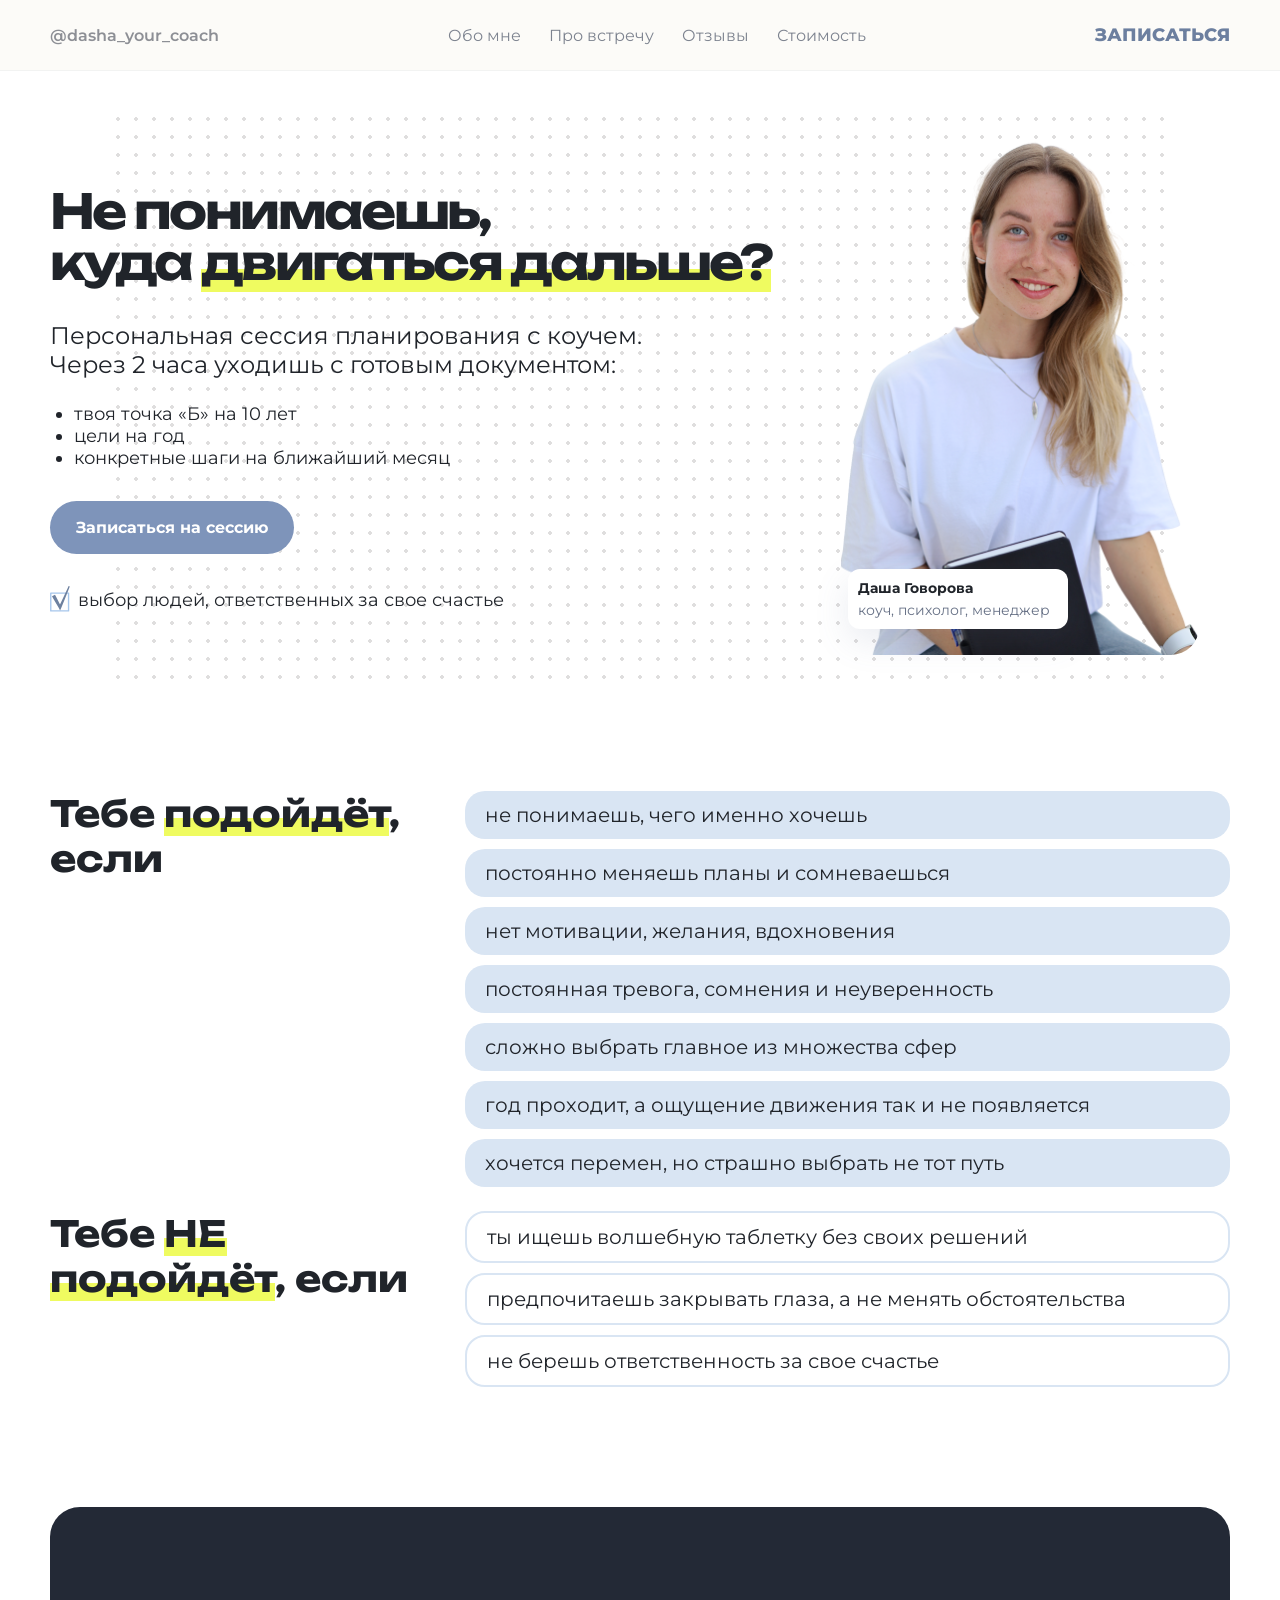
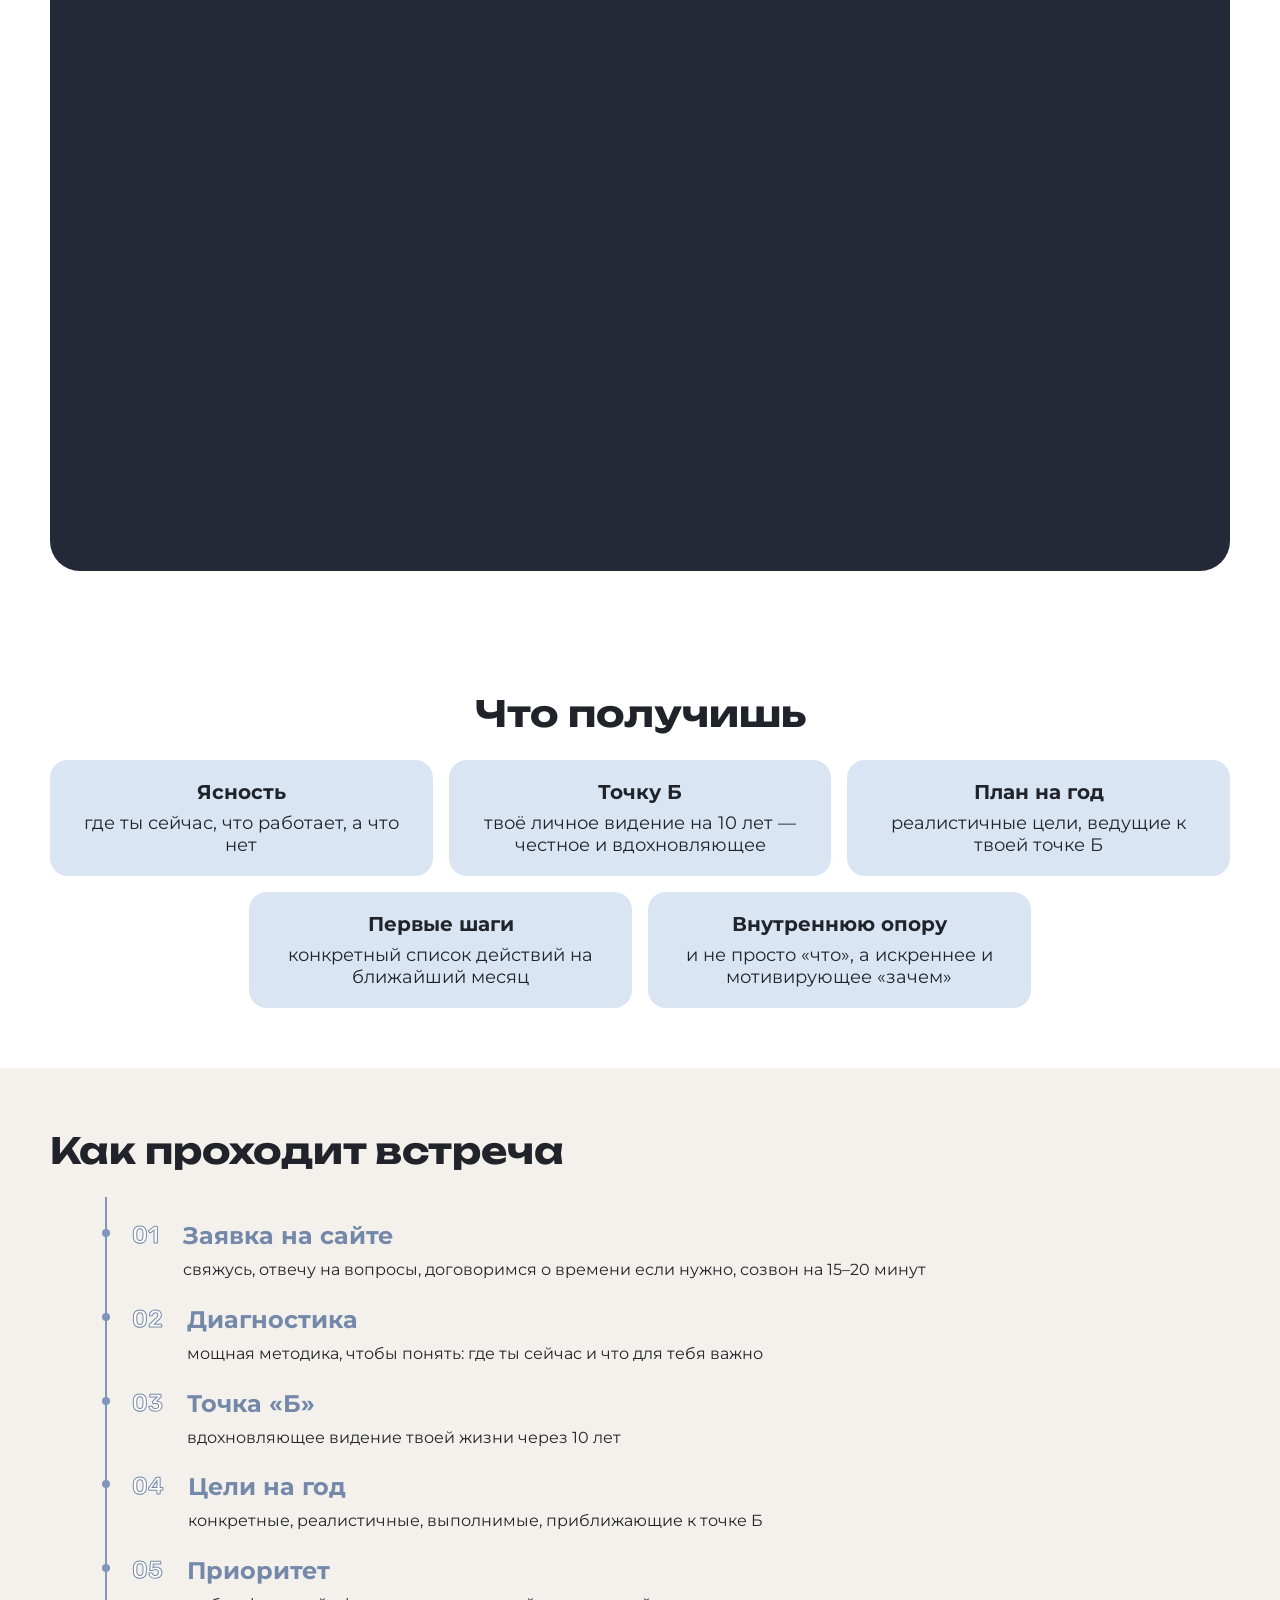
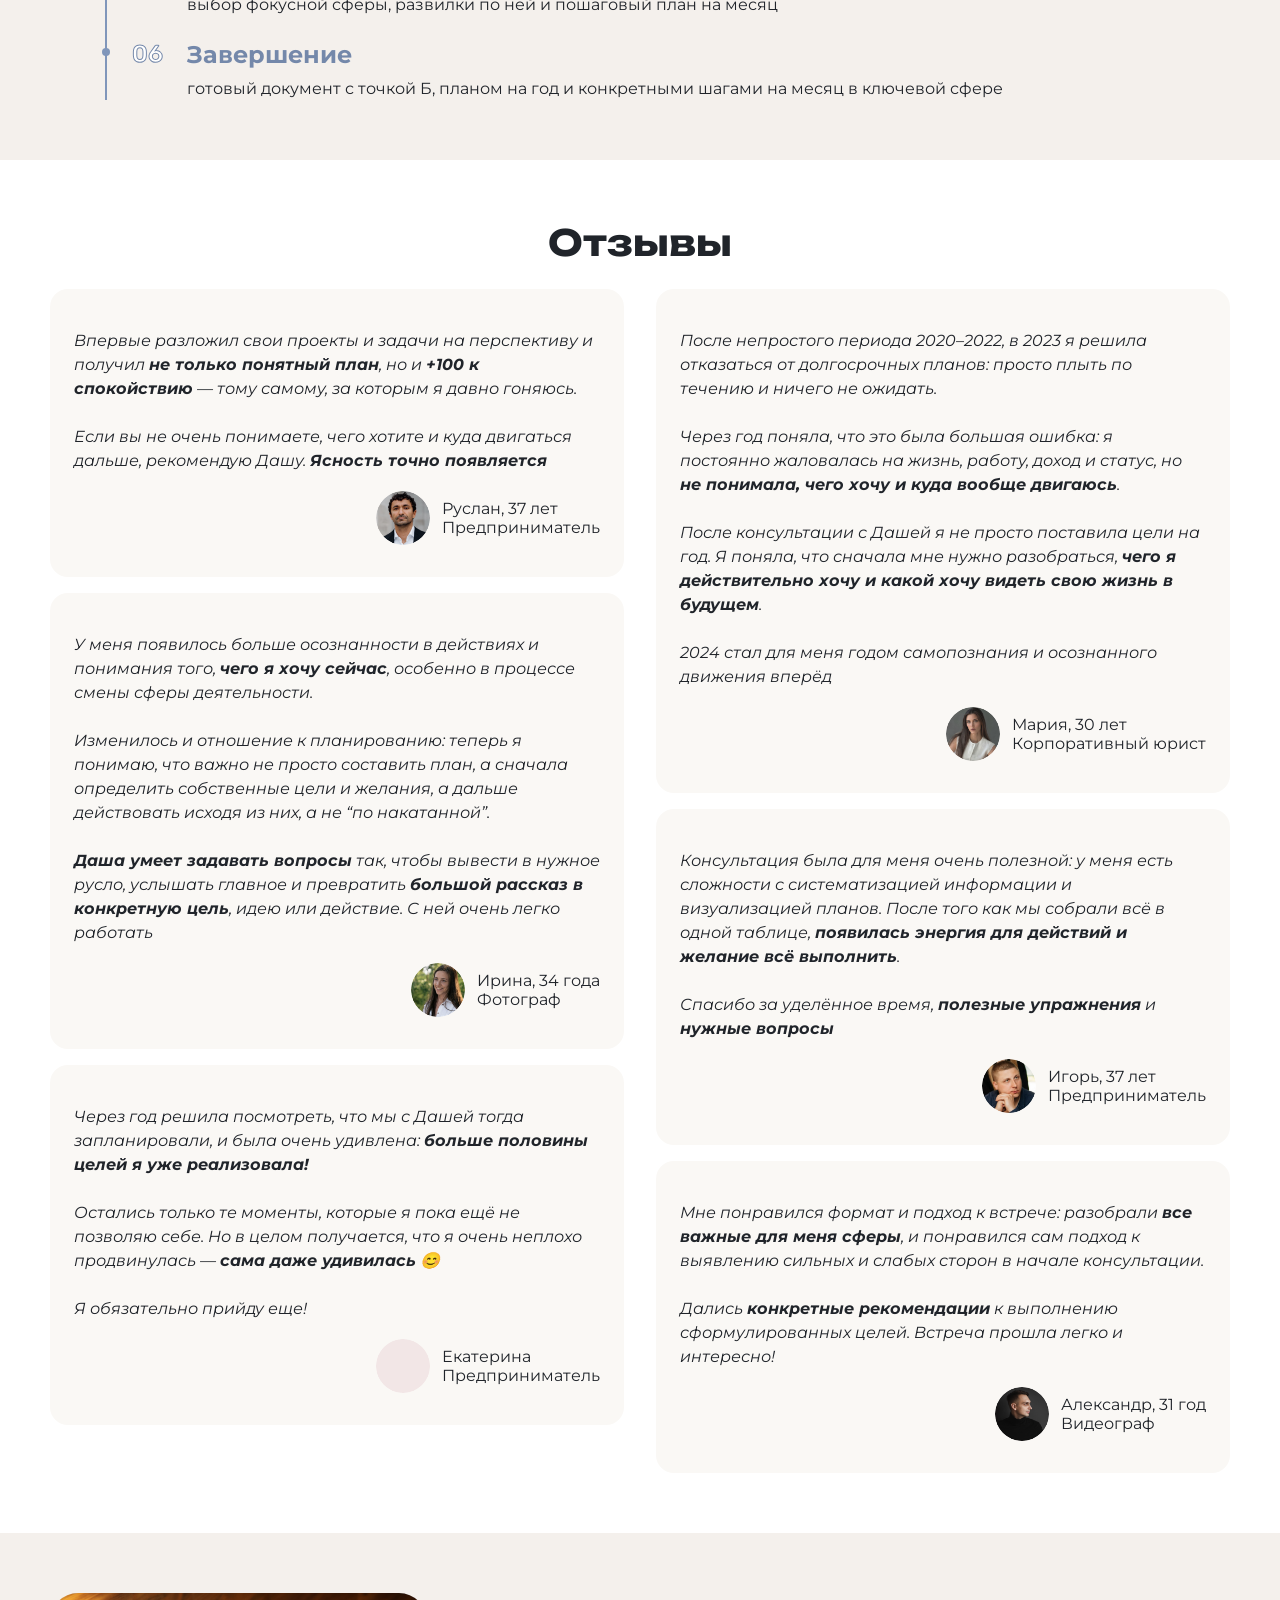
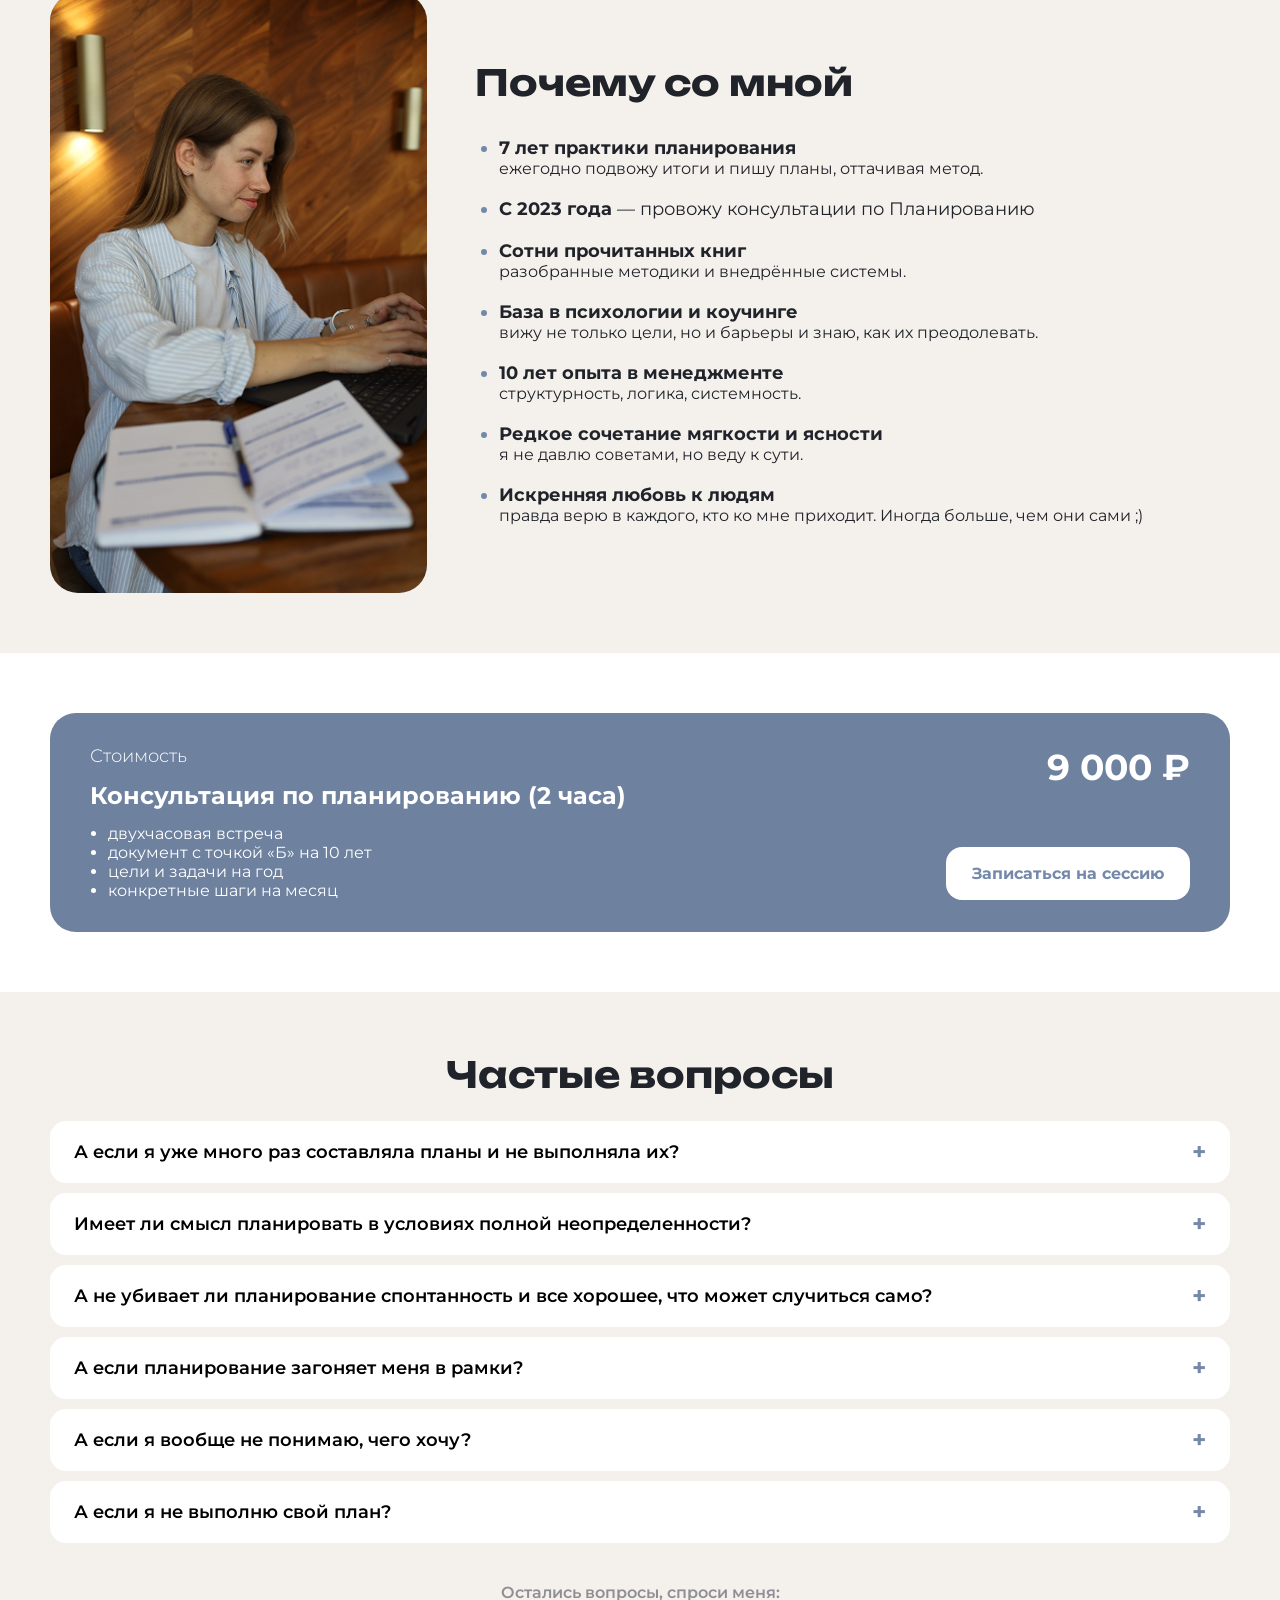
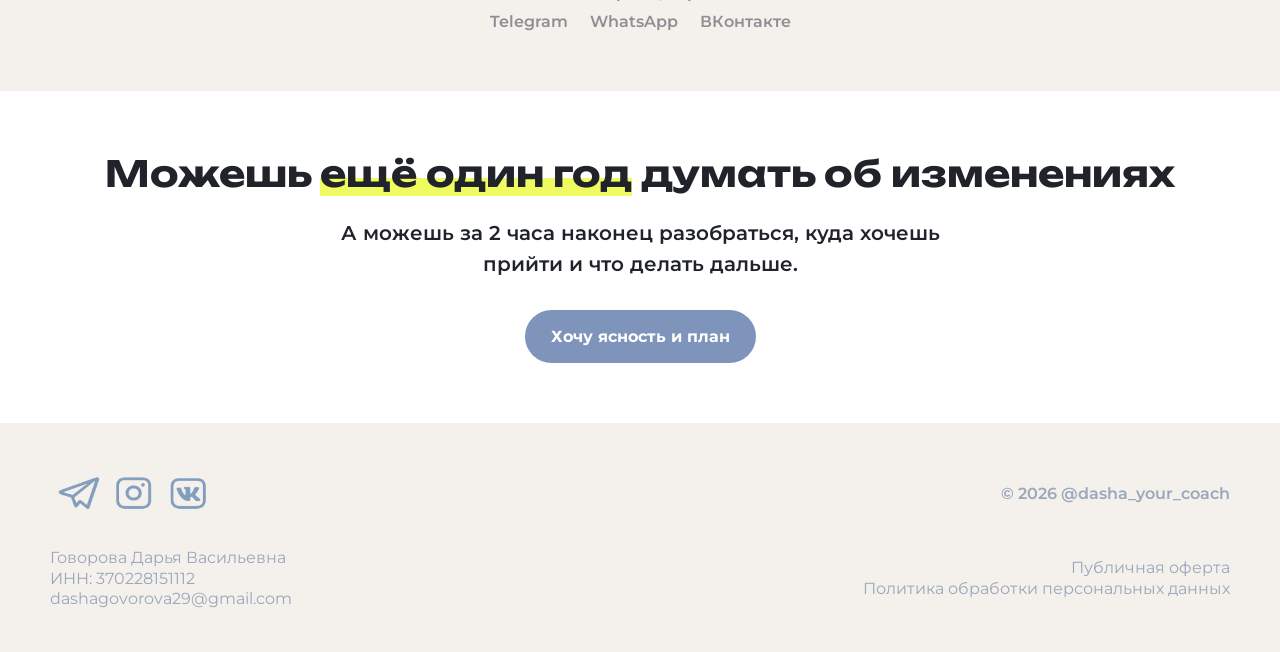
==== commit c495869c: "Added faq, final-cta and footer" ====
--- a/index.html
+++ b/index.html
@@ -288,7 +288,6 @@
         <div class="container why-grid">
           <div class="why-photo">
             <img src="assets/why-me.png" alt="Дарья Говорова" />
-            
           </div>
           <div>
             <div class="why-header">
@@ -304,7 +303,7 @@
               <li><b>С 2023 года</b> — провожу консультации по Планированию</li>
               <li>
                 <b>Сотни прочитанных книг</b>
-                <p>разобранные методики и внедрённые системы./p></p>
+                <p>разобранные методики и внедрённые системы.</p>
               </li>
               <li>
                 <b>База в психологии и коучинге</b>
@@ -328,17 +327,21 @@
       </section>
       <section class="price section" id="price">
         <div class="container">
-          <p class="section-kicker">ФОРМАТ И СТОИМОСТЬ</p>
-          <h2>Стоимость</h2>
           <article class="price-card">
             <div>
+              <h4>Стоимость</h4>
               <h3>Консультация по планированию <span>(2 часа)</span></h3>
-              <p>
-                двухчасовая встреча · документ с точкой «Б» на 10 лет · цели и задачи на год · конкретные шаги на месяц
-                по ключевой сфере
-              </p>
-            </div>
-            <strong>9 000 ₽</strong><button class="button" data-booking>Записаться на сессию</button>
+              <ul>
+                <li>двухчасовая встреча</li>
+                <li>документ с точкой «Б» на 10 лет</li>
+                <li>цели и задачи на год</li>
+                <li>конкретные шаги на месяц</li>
+              </ul>
+            </div>
+            <div>
+              <strong>9 000 ₽</strong>
+              <button class="button" data-booking>Записаться на сессию</button>
+            </div>
           </article>
         </div>
       </section>
@@ -348,13 +351,13 @@
           <div class="faq-list" data-faq></div>
           <div class="ask">
             <p>Остались вопросы, спроси меня:</p>
-            <div data-socials><span>Telegram</span><span>WhatsApp</span><span>ВКонтакте</span></div>
+            <div data-socials><a>Telegram</a><a>WhatsApp</a><a>ВКонтакте</a></div>
           </div>
         </div>
       </section>
       <section class="final-cta section">
         <div class="container">
-          <h2>Можешь ещё один год думать<br />об изменениях</h2>
+          <h2>Можешь <em class="accent">ещё один год</em> думать об изменениях</h2>
           <p>А можешь за 2 часа наконец разобраться, куда хочешь прийти и что делать дальше.</p>
           <button class="button" data-booking>Хочу ясность и план</button>
         </div>
@@ -362,17 +365,20 @@
     </main>
     <footer>
       <div class="container footer-grid">
-        <div>
-          <a class="brand" href="#top">@dasha_your_coach</a>
-          <p>
-            © 2026 · Говорова Дарья Васильевна<br />ИНН: 370228151112<br /><a href="mailto:dashagovorova29@gmail.com"
-              >dashagovorova29@gmail.com</a
-            >
-          </p>
-        </div>
-        <div class="footer-socials" data-footer-socials></div>
-        <div class="legal" data-legal>
-          <span>Публичная оферта</span><span>Политика обработки персональных данных</span>
+        <div class="social">
+          <div class="footer-socials" data-footer-socials></div>
+          <p class="brand">© 2026 @dasha_your_coach</p>
+        </div>
+        <div class="legal">
+          <div class="personal">
+            <p>Говорова Дарья Васильевна</p>
+            <p>ИНН: 370228151112</p>
+            <p><a href="mailto:dashagovorova29@gmail.com">dashagovorova29@gmail.com</a></p>
+          </div>
+          <div class="policy" data-legal>
+            <p>Публичная оферта</p>
+            <p>Политика обработки персональных данных</p>
+          </div>
         </div>
       </div>
     </footer>
--- a/styles.css
+++ b/styles.css
@@ -9,20 +9,24 @@
   --line: #d6dce8;
   --accent: #effb60;
   --blue-lite: #d9e5f3;
+  --white: #ffffff;
 
   --bg-secondary: #faf8f5;
   --bg-primary: #ffffff;
   --bg-accent: #f4f0ec;
+  --bg-price: #6e819f;
   --text-color-accent: #7488aa;
   --text-color-nav: #7d838f;
   --text-color-brand: #8d8f95;
   --text-color-booking: #6c7f9f;
   --text-color-highlight: #566987;
   --text-color-link-primary: #5b6b84;
+  --text-color-secondary: #9ba7ba;
 
   --font-extrabold: 800;
   --font-semibold: 600;
   --font-normal: 400;
+  --font-light: 300;
 
   --text-sm: 0.875rem; /* 12px */
   --text-base: 1rem; /* 16px */
@@ -63,7 +67,8 @@
 ul,
 h1,
 h2,
-h3 {
+h3,
+h4 {
   margin: 0;
 }
 
@@ -97,7 +102,7 @@
   justify-content: center;
   padding: 17px 26px;
   background: var(--blue);
-  color: white;
+  color: var(--white);
   border-radius: 999px;
   font-weight: 700;
   transition:
@@ -120,15 +125,47 @@
   font-family: Unbounded, Arial, sans-serif;
 }
 
+#top,
+#how-it-works,
+#why-me,
+#reviews,
+#price {
+  scroll-margin-top: 60px;
+}
+
 @media (max-width: 900px) {
   .section {
     padding: 48px 0 48px;
   }
+
+  .container {
+    width: min(100% - 40px, var(--container));
+  }
+
+  #top,
+  #how-it-works,
+  #why-me,
+  #reviews,
+  #price {
+    scroll-margin-top: 48px;
+  }
 }
 
 @media (max-width: 520px) {
   .section {
     padding: 32px 0 32px;
+  }
+
+  .container {
+    width: calc(100% - 32px);
+  }
+
+  #top,
+  #how-it-works,
+  #why-me,
+  #reviews,
+  #price {
+    scroll-margin-top: 32px;
   }
 }
 
@@ -213,6 +250,26 @@
     opacity 0.24s ease,
     color 0.24s ease,
     background-color 0.24s ease;
+}
+
+@media (max-width: 900px) {
+  .desktop-nav,
+  .header-booking {
+    display: none;
+  }
+
+  .menu-toggle {
+    display: block;
+  }
+}
+@media (max-width: 520px) {
+  .header-inner {
+    height: 62px;
+  }
+
+  .menu-overlay {
+    inset: 62px 0 0;
+  }
 }
 
 /* #endregion */
@@ -591,7 +648,7 @@
   flex-wrap: wrap;
 
   gap: 16px;
-  margin-top: 36px;
+  margin-top: 24px;
 }
 
 .outcomes h2 {
@@ -623,7 +680,7 @@
 
 @media (max-width: 900px) {
   .outcomes-list {
-    margin-top: 24px;
+    margin-top: 18px;
   }
 
   .outcomes-list article {
@@ -898,8 +955,11 @@
   gap: 20px;
   margin-top: 32px;
   padding-left: 24px;
-
   font-size: var(--text-lg);
+}
+
+.why-list li::marker {
+  color: var(--text-color-accent);
 }
 
 .why-header {
@@ -913,297 +973,6 @@
   font-size: var(--text-base);
 }
 
-@media (max-width: 900px) {
-  .why-grid {
-    grid-template-columns: 1fr;
-  }
-
-  .why-grid h2 {
-    font-size: var(--text-3xl);
-  }
-
-  .why-list {
-    margin-top: 18px;
-    gap: 14px;
-  }
-
-  .reviews-grid {
-    grid-template-columns: repeat(2, 1fr);
-  }
-
-  .why-grid {
-    gap: 36px;
-  }
-
-  .why-photo {
-    min-height: 430px;
-  }
-
-  .why-mobile {
-    display: block;
-    width: 80px;
-    height: 80px;
-    border-radius: 50%;
-    z-index: 1;
-  }
-
-  .why-photo {
-    display: none;
-  }
-}
-
-@media (max-width: 520px) {
-  .why-mobile {
-    width: 64px;
-    height: 64px;
-  }
-
-  .why-list {
-    font-size: var(--text-base);
-  }
-  .why-list p {
-    font-size: var(--text-sm);
-  }
-}
-
-/* #endregion */
-
-.price {
-  background: #dce7f6;
-  text-align: center;
-}
-.price-card {
-  display: grid;
-  grid-template-columns: 1fr auto;
-  gap: 34px;
-  align-items: center;
-  text-align: left;
-  background: white;
-  border-radius: 26px;
-  padding: 36px 38px;
-  max-width: 990px;
-  margin: auto;
-}
-.price-card h3 {
-  font-size: 25px;
-  margin: 0 0 12px;
-}
-.price-card h3 span {
-  white-space: nowrap;
-}
-.price-card p {
-  margin: 0;
-  line-height: 1.5;
-  color: #596373;
-}
-.price-card strong {
-  font-family: Unbounded;
-  font-size: 31px;
-  white-space: nowrap;
-}
-.price-card .button {
-  grid-column: 1/-1;
-  justify-self: start;
-}
-.faq {
-  background: #f4efe8;
-}
-.faq h2 {
-  text-align: center;
-}
-.faq-list {
-  max-width: 980px;
-  margin: auto;
-  display: grid;
-  gap: 10px;
-}
-.faq-item {
-  background: white;
-  border-radius: 14px;
-  overflow: hidden;
-}
-.faq-item button {
-  border: 0;
-  background: transparent;
-  width: 100%;
-  display: flex;
-  text-align: left;
-  justify-content: space-between;
-  gap: 24px;
-  padding: 22px 24px;
-  cursor: pointer;
-  font-weight: 800;
-  font-size: 17px;
-}
-.faq-item button b {
-  font-size: 24px;
-  color: #7289ad;
-  line-height: 0.8;
-}
-.faq-answer {
-  padding: 0 24px 22px;
-  line-height: 1.55;
-  color: #4c5563;
-}
-.faq-answer p {
-  margin: 0;
-}
-.ask {
-  text-align: center;
-  margin-top: 42px;
-}
-.ask p {
-  margin: 0 0 10px;
-  color: #667085;
-}
-.ask div {
-  display: flex;
-  justify-content: center;
-  gap: 22px;
-  font-weight: 700;
-  color: #7289ad;
-}
-.ask span,
-.legal span {
-  opacity: 0.55;
-}
-.final-cta {
-  text-align: center;
-  background: #1f2937;
-  color: white;
-}
-.final-cta h2 {
-  font-size: clamp(30px, 4vw, 53px);
-  margin-bottom: 22px;
-}
-.final-cta p {
-  max-width: 670px;
-  margin: 0 auto 30px;
-  line-height: 1.55;
-}
-.final-cta .button {
-  background: var(--accent);
-  color: var(--ink);
-}
-footer {
-  background: #171d28;
-  color: #d5dce8;
-  padding: 42px 0;
-}
-.footer-grid {
-  display: grid;
-  grid-template-columns: 1fr auto 1fr;
-  gap: 28px;
-  align-items: center;
-}
-.footer-grid p {
-  font-size: 13px;
-  line-height: 1.7;
-  color: #9ba7ba;
-}
-.footer-socials {
-  display: flex;
-  gap: 10px;
-}
-.footer-socials img {
-  opacity: 0.88;
-}
-.legal {
-  justify-self: end;
-  display: grid;
-  gap: 10px;
-  text-align: right;
-  font-size: 13px;
-}
-.menu-overlay {
-  display: none;
-}
-@media (max-width: 900px) {
-  .desktop-nav,
-  .header-booking {
-    display: none;
-  }
-  .menu-button {
-    display: block;
-  }
-  .menu-overlay {
-    display: block;
-    position: fixed;
-    inset: 74px 0 0;
-    background: #1d2433aa;
-    z-index: 20;
-  }
-
-  .menu-toggle {
-    display: block;
-  }
-
-  .price-card {
-    grid-template-columns: 1fr;
-  }
-  .price-card strong {
-    font-size: 28px;
-  }
-  .price-card .button {
-    width: 100%;
-    justify-self: stretch;
-  }
-  .footer-grid {
-    grid-template-columns: 1fr;
-    text-align: center;
-  }
-  .footer-socials {
-    justify-content: center;
-  }
-  .legal {
-    justify-self: center;
-    text-align: center;
-  }
-  .container {
-    width: min(100% - 40px, var(--container));
-  }
-}
-@media (max-width: 520px) {
-  .container {
-    width: calc(100% - 32px);
-  }
-  .header-inner {
-    height: 62px;
-  }
-  .menu-overlay {
-    inset: 62px 0 0;
-  }
-  .reviews-grid {
-    grid-template-columns: 1fr;
-  }
-  .reviews-grid article {
-    min-height: 0;
-  }
-
-  .price-card {
-    padding: 26px 22px;
-  }
-  .price-card h3 {
-    font-size: 21px;
-  }
-  .faq-item button {
-    padding: 18px;
-    font-size: 15px;
-  }
-  .faq-answer {
-    padding: 0 18px 18px;
-    font-size: 14px;
-  }
-  .ask div {
-    gap: 13px;
-    font-size: 14px;
-  }
-  .final-cta h2 br {
-    display: none;
-  }
-}
-
-/* Static-site asset paths and image behaviour */
 .why-photo > img:first-child {
   position: absolute;
   inset: 0;
@@ -1212,3 +981,420 @@
   object-fit: cover;
   object-position: center;
 }
+
+@media (max-width: 900px) {
+  .why-grid {
+    grid-template-columns: 1fr;
+  }
+
+  .why-grid h2 {
+    font-size: var(--text-3xl);
+  }
+
+  .why-list {
+    margin-top: 18px;
+    gap: 14px;
+  }
+
+  .why-grid {
+    gap: 36px;
+  }
+
+  .why-photo {
+    min-height: 430px;
+  }
+
+  .why-mobile {
+    display: block;
+    width: 80px;
+    height: 80px;
+    border-radius: 50%;
+    z-index: 1;
+  }
+
+  .why-photo {
+    display: none;
+  }
+}
+
+@media (max-width: 520px) {
+  .why-mobile {
+    width: 64px;
+    height: 64px;
+  }
+
+  .why-list {
+    font-size: var(--text-base);
+  }
+  .why-list p {
+    font-size: var(--text-sm);
+  }
+}
+
+/* #endregion */
+
+/* #region Price section */
+
+.price {
+  text-align: center;
+}
+.price-card {
+  display: flex;
+  gap: 20px;
+  justify-content: space-between;
+  text-align: left;
+  background: var(--bg-price);
+  border-radius: 26px;
+  padding: 32px 40px;
+  width: 100%;
+  margin: auto;
+}
+
+.price-card div {
+  display: flex;
+  flex-direction: column;
+  justify-content: space-between;
+}
+
+.price-card h3 {
+  font-size: var(--text-2xl);
+  color: var(--white);
+  margin-bottom: 14px;
+}
+
+.price-card h4 {
+  font-size: var(--text-lg);
+  font-weight: 300;
+  color: var(--white);
+  margin-bottom: 14px;
+}
+
+.price-card h3 span {
+  white-space: nowrap;
+}
+.price-card ul {
+  margin: 0;
+  color: var(--white);
+  padding-left: 18px;
+}
+
+.price-card strong {
+  display: block;
+  font-size: var(--text-4xl);
+  white-space: nowrap;
+  color: var(--white);
+  text-align: end;
+}
+
+.price-card .button {
+  grid-column: 2/2;
+  align-self: end;
+  border-radius: 16px;
+  background-color: var(--white);
+  color: var(--text-color-accent);
+}
+
+@media (max-width: 900px) {
+  .price-card {
+    flex-direction: column;
+  }
+
+  .price-card strong {
+    margin-bottom: 14px;
+  }
+
+  .price-card .button {
+    width: 100%;
+  }
+}
+
+@media (max-width: 520px) {
+  .price-card {
+    padding: 24px 32px;
+  }
+
+  .price-card strong {
+    font-size: var(--text-3xl);
+    margin-bottom: 10px;
+  }
+
+  .price-card h3 {
+    font-size: var(--text-xl);
+    margin-bottom: 10px;
+  }
+
+  .price-card h4 {
+    font-size: var(--text-base);
+    margin-bottom: 10px;
+  }
+
+  .price-card li {
+    font-size: var(--text-sm);
+  }
+}
+
+/* #endregion */
+
+/* #region FAQ section */
+
+.faq {
+  background: var(--bg-accent);
+}
+
+.faq h2 {
+  text-align: center;
+  font-size: var(--text-4xl);
+}
+
+.faq-list {
+  display: flex;
+  flex-direction: column;
+  gap: 10px;
+  margin-top: 24px;
+}
+
+.faq-item {
+  background: white;
+  border-radius: 16px;
+  overflow: hidden;
+}
+
+.faq-item button {
+  border: 0;
+  background: var(--white);
+  width: 100%;
+  display: flex;
+  justify-content: space-between;
+  align-items: center;
+  gap: 24px;
+  padding: 20px 24px;
+  cursor: pointer;
+}
+
+.faq-item button span {
+  font-weight: var(--font-semibold);
+  font-size: var(--text-lg);
+  text-align: start;
+}
+
+.faq-item button b {
+  font-size: var(--text-2xl);
+  color: var(--text-color-accent);
+  line-height: 0.8;
+}
+
+.faq-answer {
+  padding: 0 24px 20px;
+  line-height: 1.3;
+}
+
+.ask {
+  text-align: center;
+  margin-top: 40px;
+}
+
+.ask p {
+  margin: 0 0 10px;
+  font-weight: var(--font-semibold);
+  color: var(--text-color-brand);
+}
+
+.ask div {
+  display: flex;
+  justify-content: center;
+  gap: 22px;
+  color: var(--text-color-brand);
+  font-weight: var(--font-semibold);
+}
+
+.ask a {
+  text-decoration: none;
+  cursor: pointer;
+}
+
+.ask a:hover {
+  text-decoration: underline;
+  text-decoration-thickness: 1.5px;
+}
+
+@media (max-width: 900px) {
+  .faq h2 {
+    font-size: var(--text-3xl);
+  }
+}
+
+@media (max-width: 520px) {
+  .faq-item button span {
+    font-size: var(--text-base);
+  }
+
+  .faq-item button {
+    gap: 18px;
+  }
+
+  .faq-item button span {
+    font-size: var(--text-base);
+  }
+
+  .faq-item button b {
+    font-size: var(--text-xl);
+  }
+
+  .faq-answer p {
+    font-size: var(--text-sm);
+  }
+
+  .faq-item button {
+    padding: 18px;
+    font-size: 15px;
+  }
+  .faq-answer {
+    padding: 0 18px 18px;
+    font-size: 14px;
+  }
+
+  .ask {
+    text-align: center;
+    margin-top: 32px;
+  }
+
+  .ask p {
+    font-size: var(--text-sm);
+  }
+
+  .ask div {
+    gap: 14px;
+    font-size: var(--text-sm);
+  }
+}
+
+.legal span {
+  opacity: 0.55;
+}
+
+/* #endregion */
+
+/* #region Final cta section */
+
+.final-cta {
+  text-align: center;
+}
+
+.final-cta h2 {
+  font-size: var(--text-4xl);
+  margin-bottom: 22px;
+}
+
+.final-cta p {
+  max-width: 670px;
+  margin: 0 auto 30px;
+  font-size: var(--text-xl);
+  font-weight: var(--font-semibold);
+  line-height: 1.55;
+}
+
+@media (max-width: 900px) {
+  .final-cta h2 {
+    font-size: var(--text-3xl);
+    margin-bottom: 22px;
+  }
+
+  .final-cta p {
+    font-size: var(--text-lg);
+  }
+}
+
+@media (max-width: 520px) {
+  .final-cta p {
+    font-size: var(--text-base);
+  }
+
+  .final-cta button {
+    width: 100%;
+  }
+}
+
+/* #endregion */
+
+/* #region Footer section */
+
+footer {
+  background: var(--bg-accent);
+  padding: 42px 0;
+}
+
+.footer-grid {
+  display: flex;
+  flex-direction: column;
+  gap: 24px;
+  align-items: center;
+}
+
+.footer-grid .social,
+.footer-grid .legal {
+  display: flex;
+  width: 100%;
+  justify-content: space-between;
+  align-items: center;
+}
+
+.footer-grid p {
+  font-size: var(--text-base);
+  color: var(--text-color-secondary);
+  line-height: 1.3;
+}
+
+.footer-grid .legal .policy {
+  text-align: end;
+}
+
+.footer-socials img {
+  opacity: 0.88;
+}
+
+@media (max-width: 900px) {
+  .footer-grid .social,
+  .footer-grid .legal {
+    flex-direction: column;
+    gap: 12px;
+  }
+
+  .footer-grid .legal .policy,
+  .footer-grid .legal .personal {
+    text-align: center;
+  }
+
+  .footer-grid {
+    gap: 18px;
+  }
+}
+
+@media (max-width: 520px) {
+  .footer-grid p {
+    font-size: var(--text-sm);
+  }
+}
+
+/* #endregion */
+
+@media (max-width: 900px) {
+  .desktop-nav,
+  .header-booking {
+    display: none;
+  }
+  .menu-button {
+    display: block;
+  }
+
+  .menu-toggle {
+    display: block;
+  }
+}
+@media (max-width: 520px) {
+  .header-inner {
+    height: 62px;
+  }
+  .menu-overlay {
+    inset: 62px 0 0;
+  }
+}
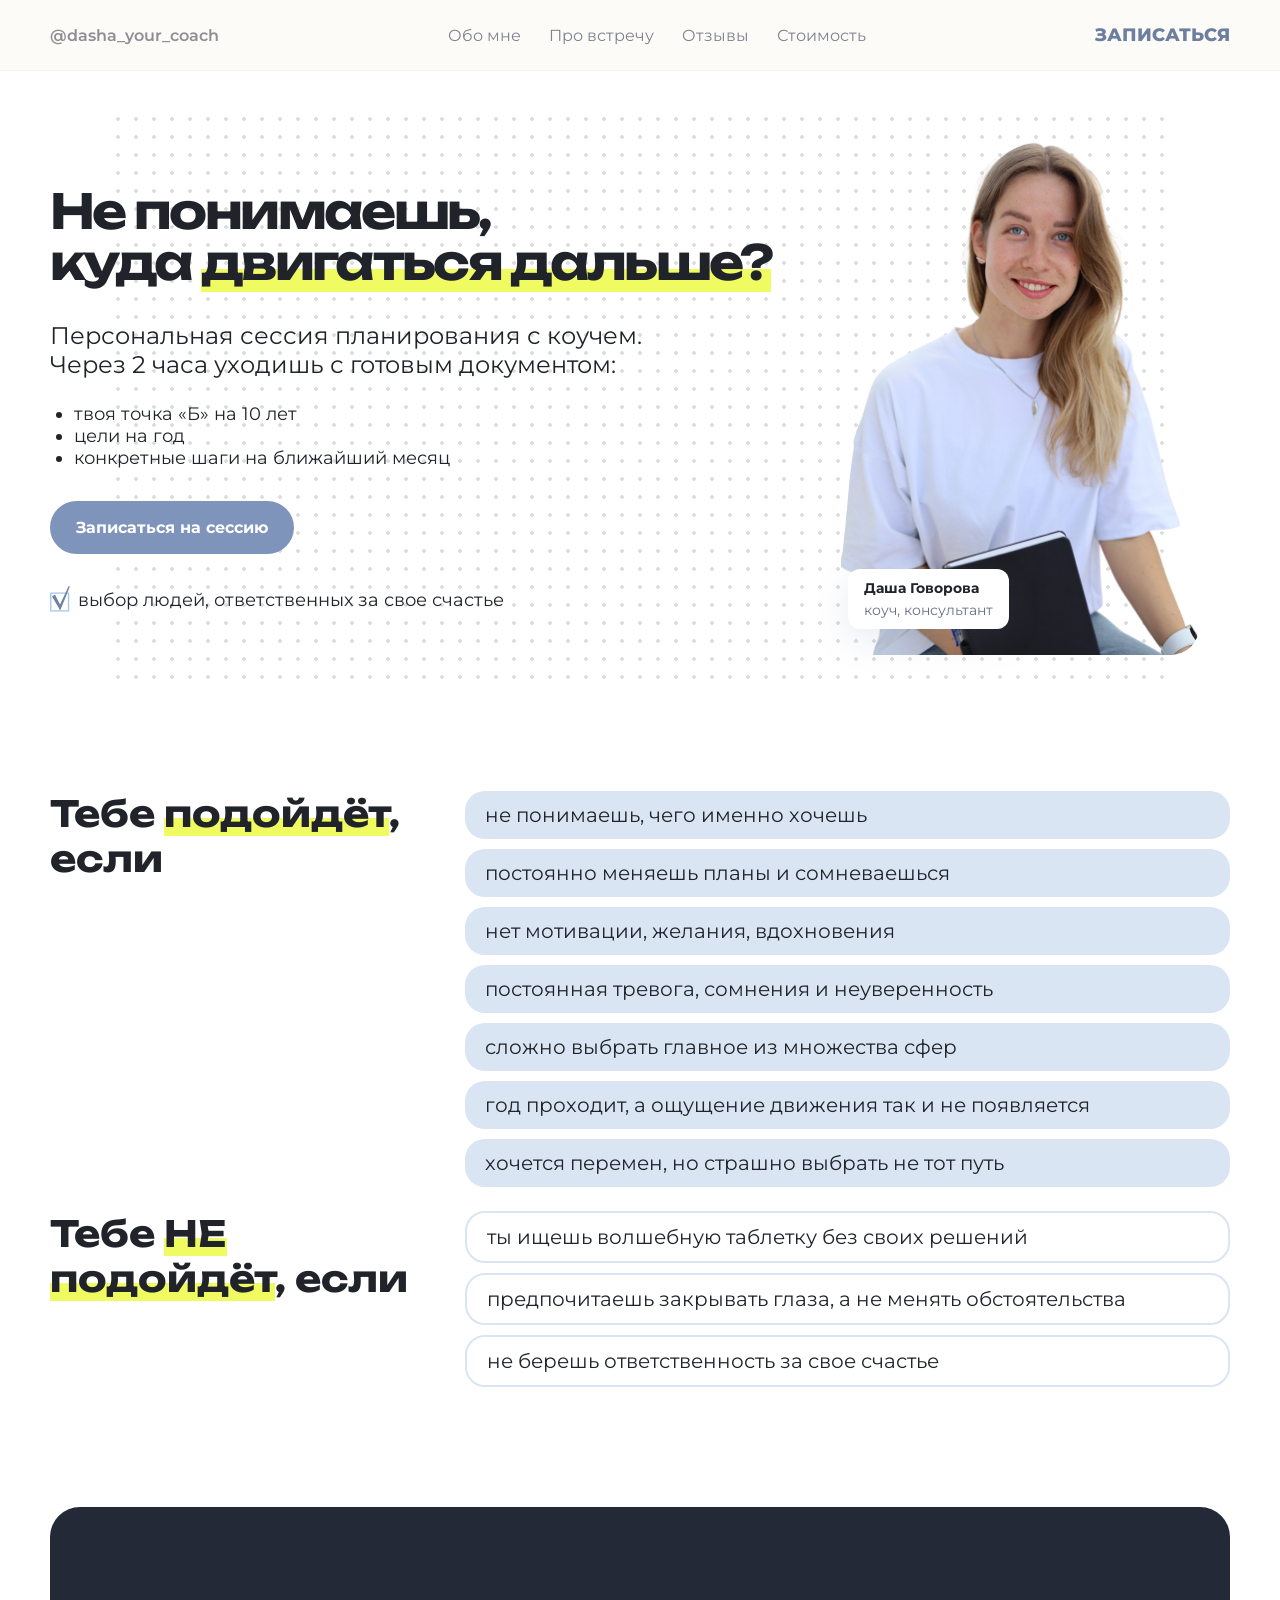
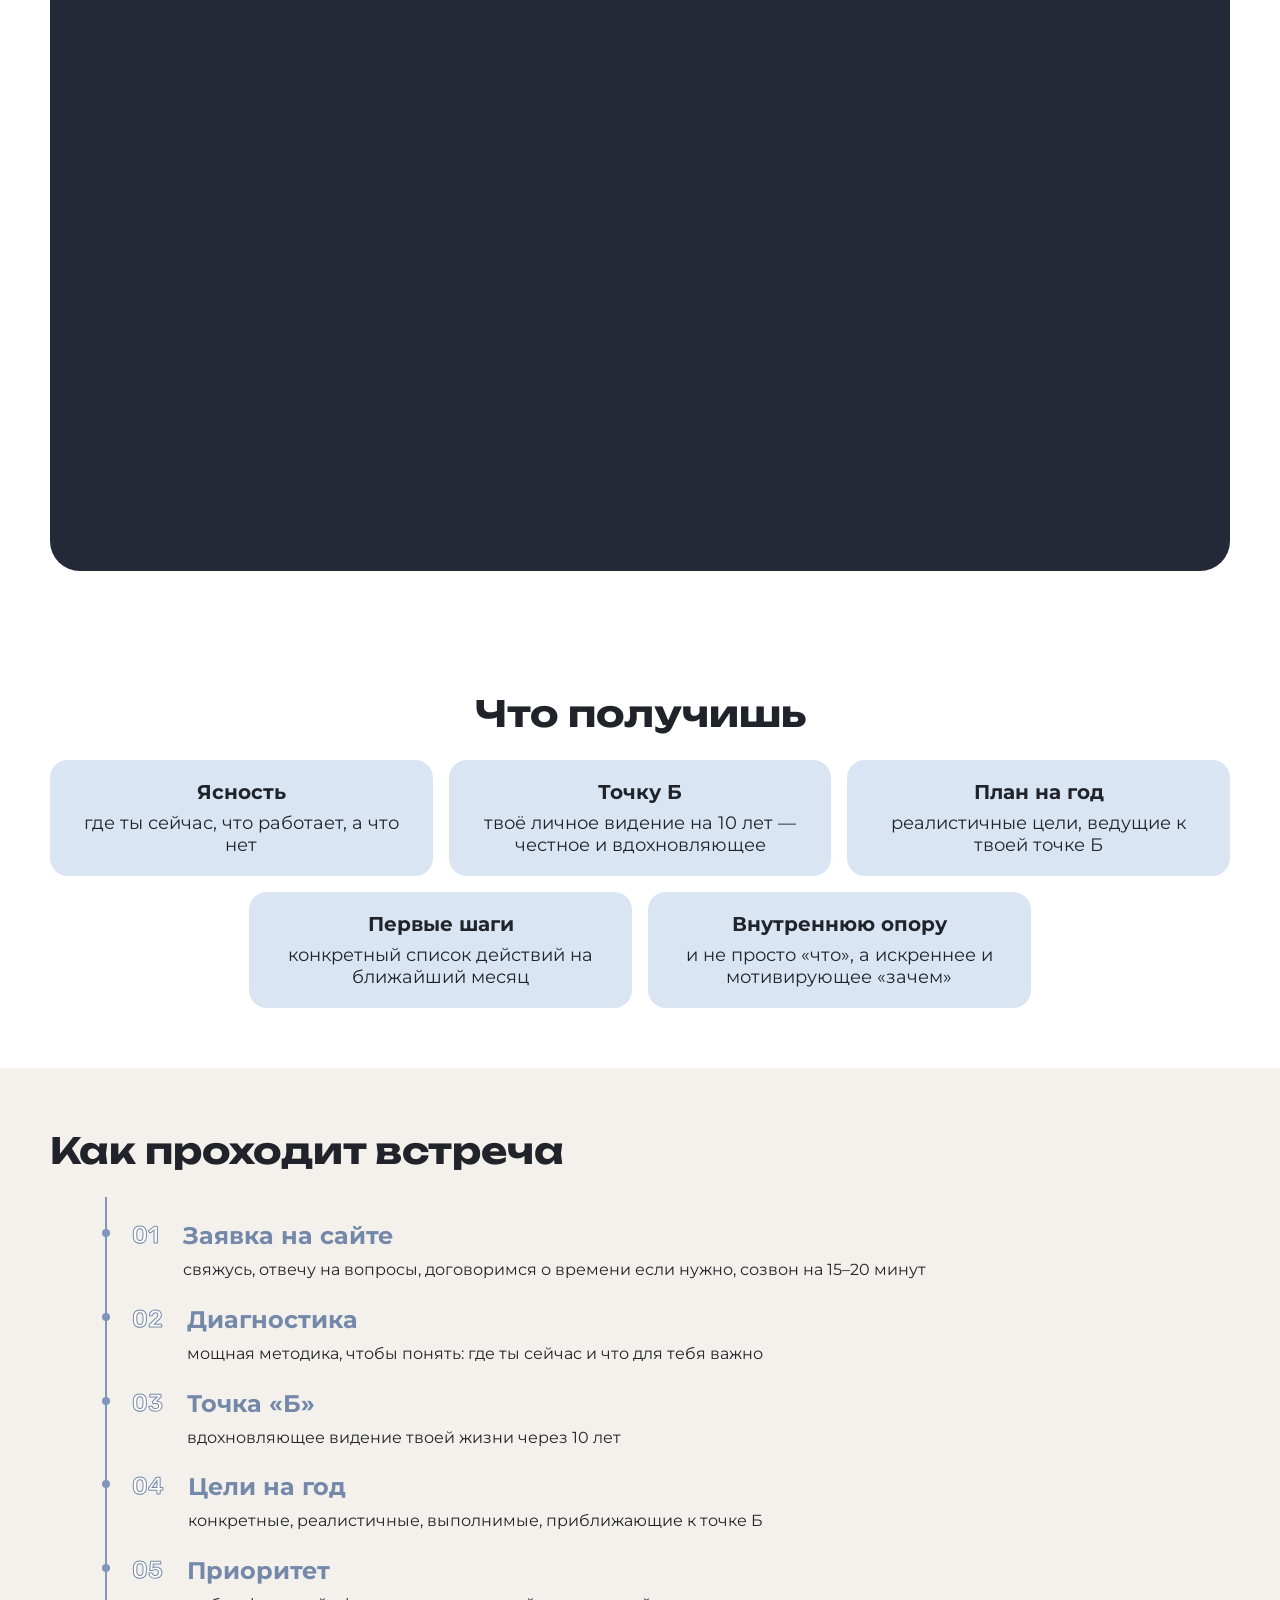
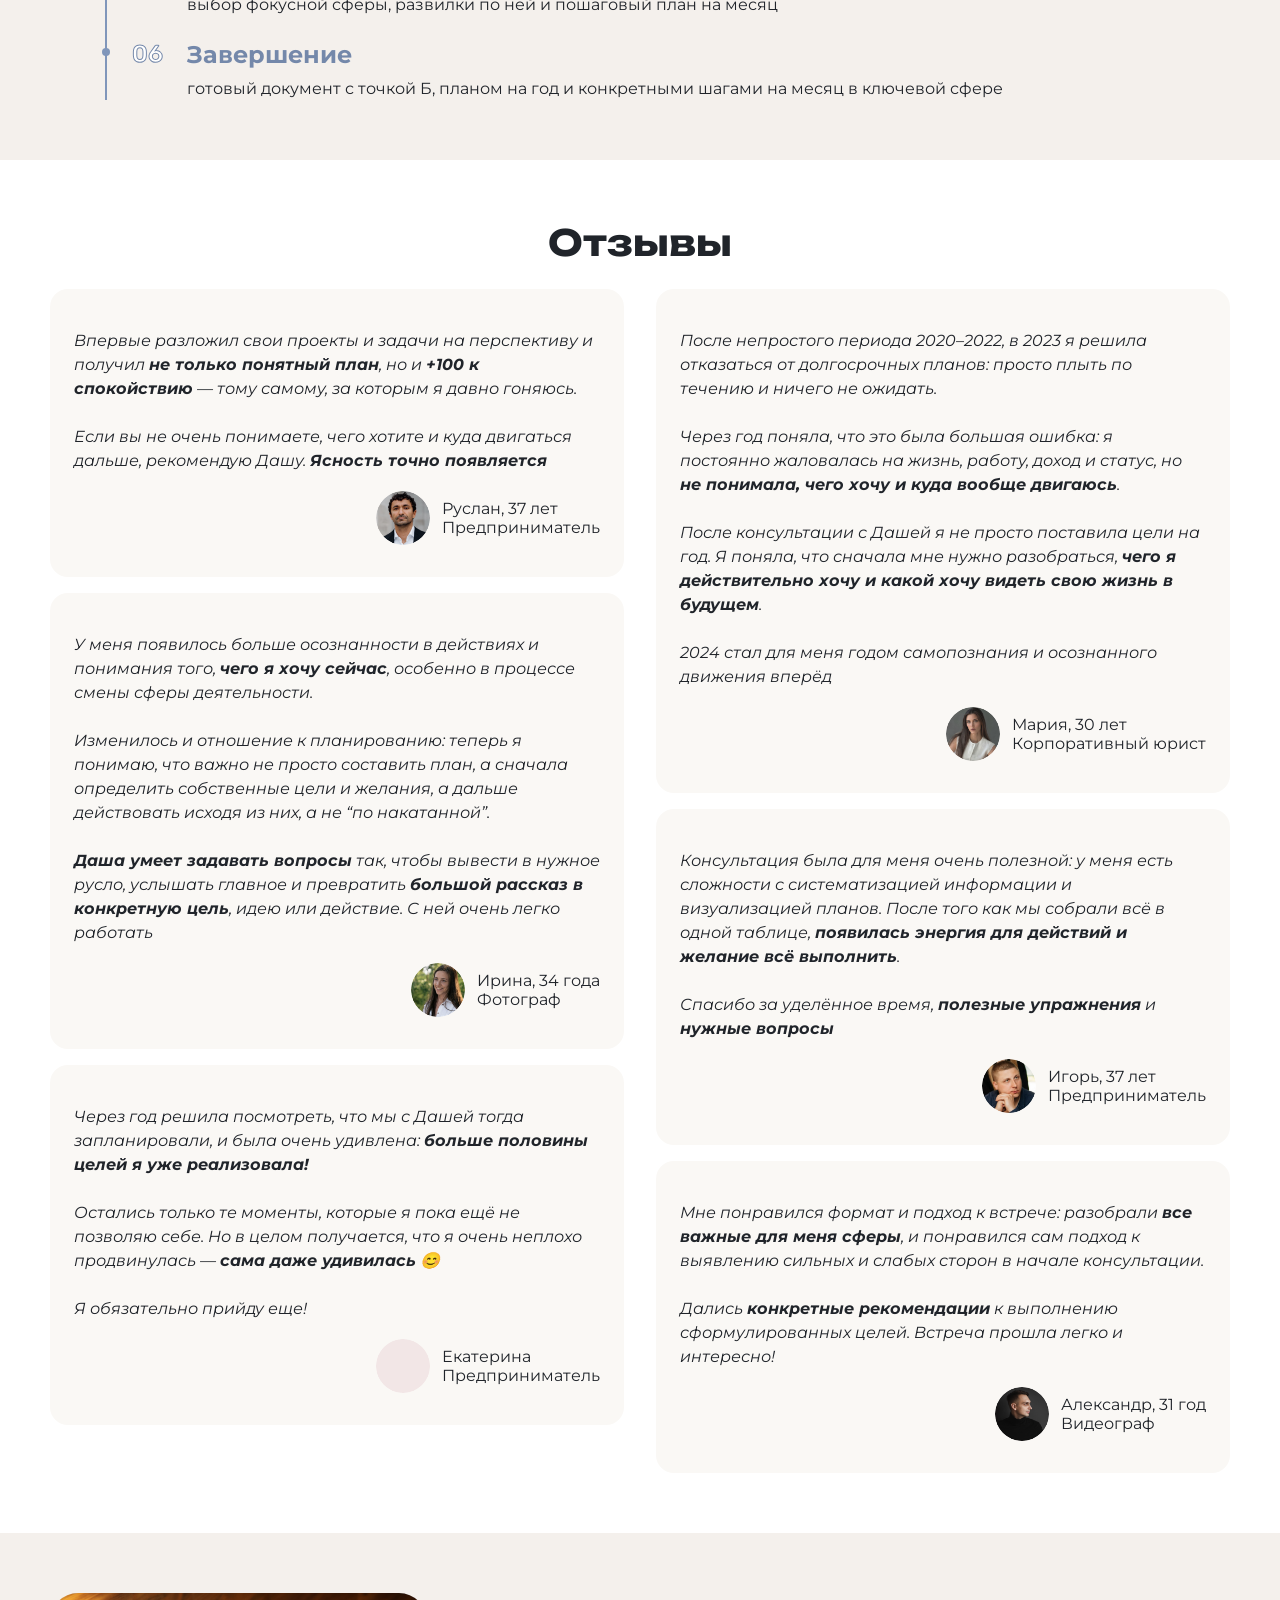
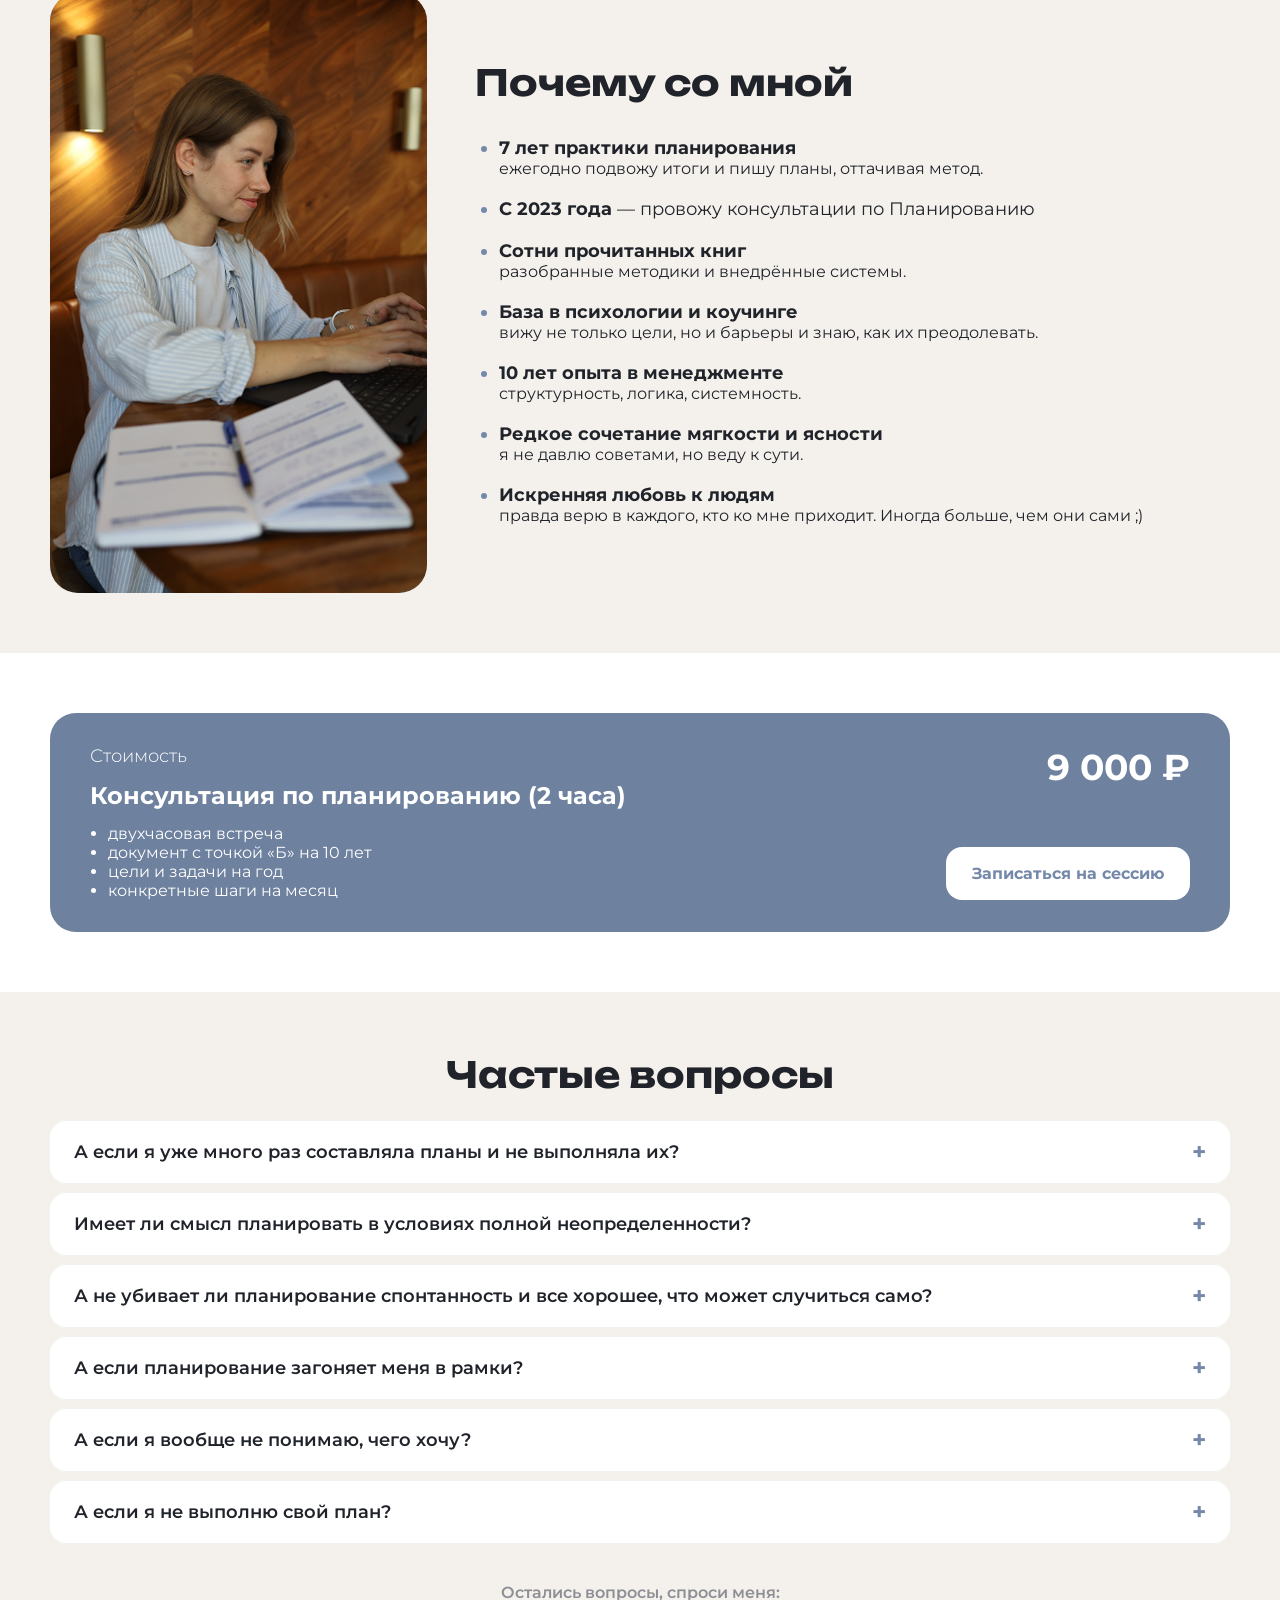
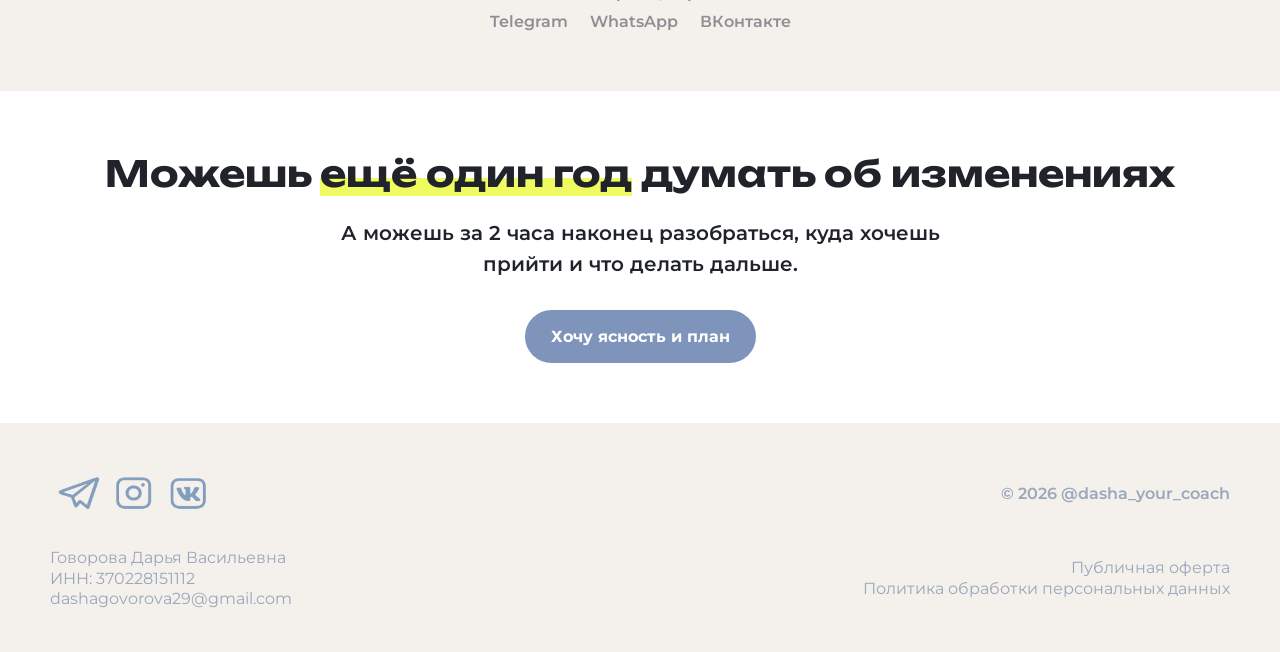
==== commit 41686b95: "Fixed naming and a bug on iphone with button color" ====
--- a/index.html
+++ b/index.html
@@ -24,9 +24,7 @@
           <a href="#reviews">Отзывы</a>
           <a href="#price">Стоимость</a>
         </nav>
-        <a class="header-booking" target="_blank" href="https://calendar.app.google/D9NGnU5cNgPJ2Lm37" data-booking
-          >ЗАПИСАТЬСЯ</a
-        >
+        <a class="header-booking" data-booking>ЗАПИСАТЬСЯ</a>
         <button
           class="menu-toggle"
           type="button"
@@ -54,7 +52,7 @@
             <h1>Не понимаешь,<br />куда <em class="accent">двигаться дальше?</em></h1>
             <div class="hero-visual-mobile">
               <img src="assets/hero.png" alt="Дарья Говорова, коуч" />
-              <div class="hero-note"><b>Даша Говорова</b><span>коуч, психолог, менеджер</span></div>
+              <div class="hero-note"><b>Даша Говорова</b><span>коуч, консультант</span></div>
             </div>
             <div class="hero-detail">
               <p>Персональная сессия планирования с коучем.<br />Через 2 часа уходишь с готовым документом:</p>
@@ -69,7 +67,7 @@
           </div>
           <div class="hero-visual">
             <img src="assets/hero.png" alt="Дарья Говорова, коуч" />
-            <div class="hero-note"><b>Даша Говорова</b><span>коуч, психолог, менеджер</span></div>
+            <div class="hero-note"><b>Даша Говорова</b><span>коуч, консультант</span></div>
           </div>
         </div>
       </section>
@@ -351,7 +349,7 @@
           <div class="faq-list" data-faq></div>
           <div class="ask">
             <p>Остались вопросы, спроси меня:</p>
-            <div data-socials><a>Telegram</a><a>WhatsApp</a><a>ВКонтакте</a></div>
+            <div data-socials></div>
           </div>
         </div>
       </section>
@@ -375,10 +373,7 @@
             <p>ИНН: 370228151112</p>
             <p><a href="mailto:dashagovorova29@gmail.com">dashagovorova29@gmail.com</a></p>
           </div>
-          <div class="policy" data-legal>
-            <p>Публичная оферта</p>
-            <p>Политика обработки персональных данных</p>
-          </div>
+          <div class="policy" data-legal></div>
         </div>
       </div>
     </footer>
--- a/styles.css
+++ b/styles.css
@@ -225,23 +225,6 @@
   color: var(--text-color-highlight);
 }
 
-.menu-button {
-  display: none;
-  margin-left: auto;
-  border: 0;
-  background: transparent;
-  width: 44px;
-  height: 44px;
-  padding: 10px;
-}
-
-.menu-button span {
-  display: block;
-  height: 2px;
-  background: var(--ink);
-  margin: 5px 0;
-}
-
 .mobile-menu a,
 .desktop-nav a:hover,
 .header-booking:hover {
@@ -257,18 +240,11 @@
   .header-booking {
     display: none;
   }
-
-  .menu-toggle {
-    display: block;
-  }
-}
+}
+
 @media (max-width: 520px) {
   .header-inner {
     height: 62px;
-  }
-
-  .menu-overlay {
-    inset: 62px 0 0;
   }
 }
 
@@ -349,6 +325,12 @@
   transform: translateX(0%);
 }
 
+@media (max-width: 900px) {
+  .menu-toggle {
+    display: block;
+  }
+}
+
 /* #endregion */
 
 /* #region Hero section and content grids */
@@ -449,8 +431,7 @@
   z-index: 2;
   left: 2%;
   bottom: 42px;
-  width: 220px;
-  padding: 10px;
+  padding: 10px 16px;
   background: white;
   border-radius: 12px;
   box-shadow: 0 12px 35px #65749622;
@@ -1162,6 +1143,7 @@
 .faq-item button {
   border: 0;
   background: var(--white);
+  color: var(--ink);
   width: 100%;
   display: flex;
   justify-content: space-between;
@@ -1376,25 +1358,3 @@
 }
 
 /* #endregion */
-
-@media (max-width: 900px) {
-  .desktop-nav,
-  .header-booking {
-    display: none;
-  }
-  .menu-button {
-    display: block;
-  }
-
-  .menu-toggle {
-    display: block;
-  }
-}
-@media (max-width: 520px) {
-  .header-inner {
-    height: 62px;
-  }
-  .menu-overlay {
-    inset: 62px 0 0;
-  }
-}
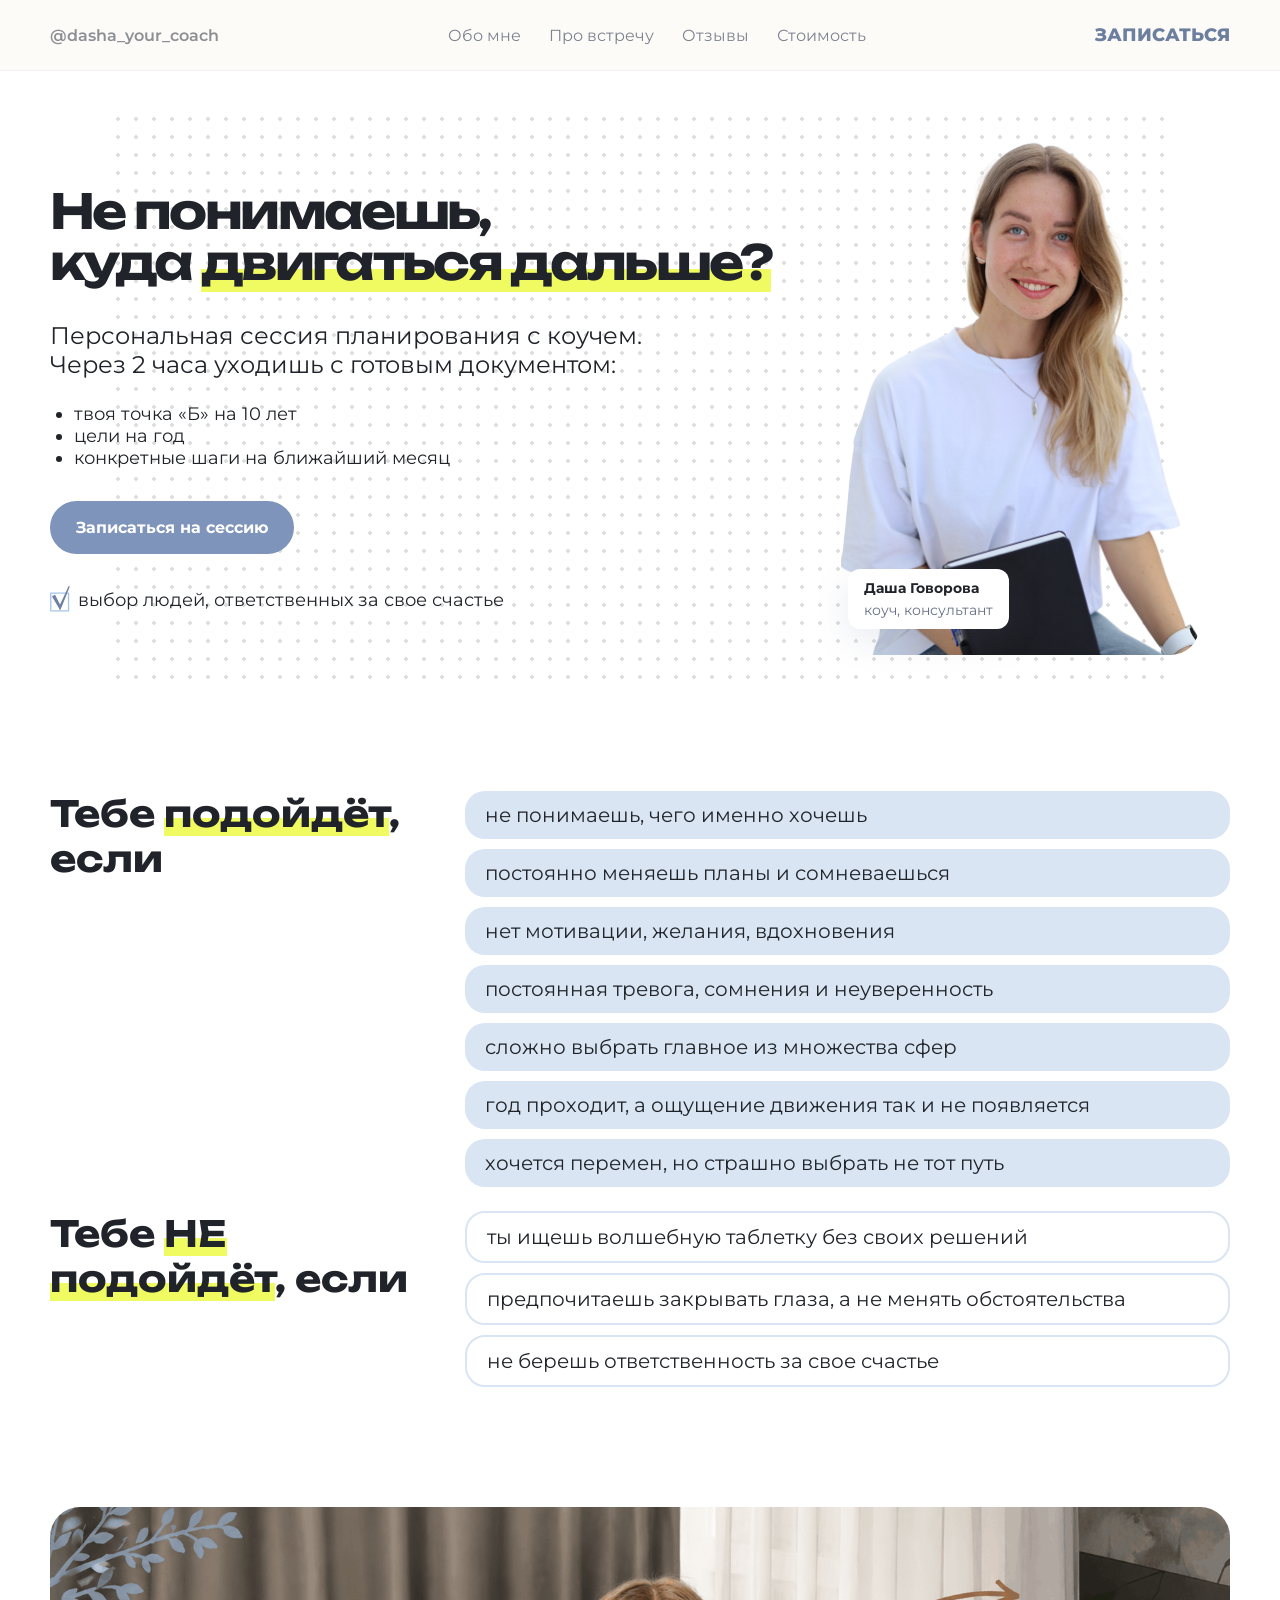
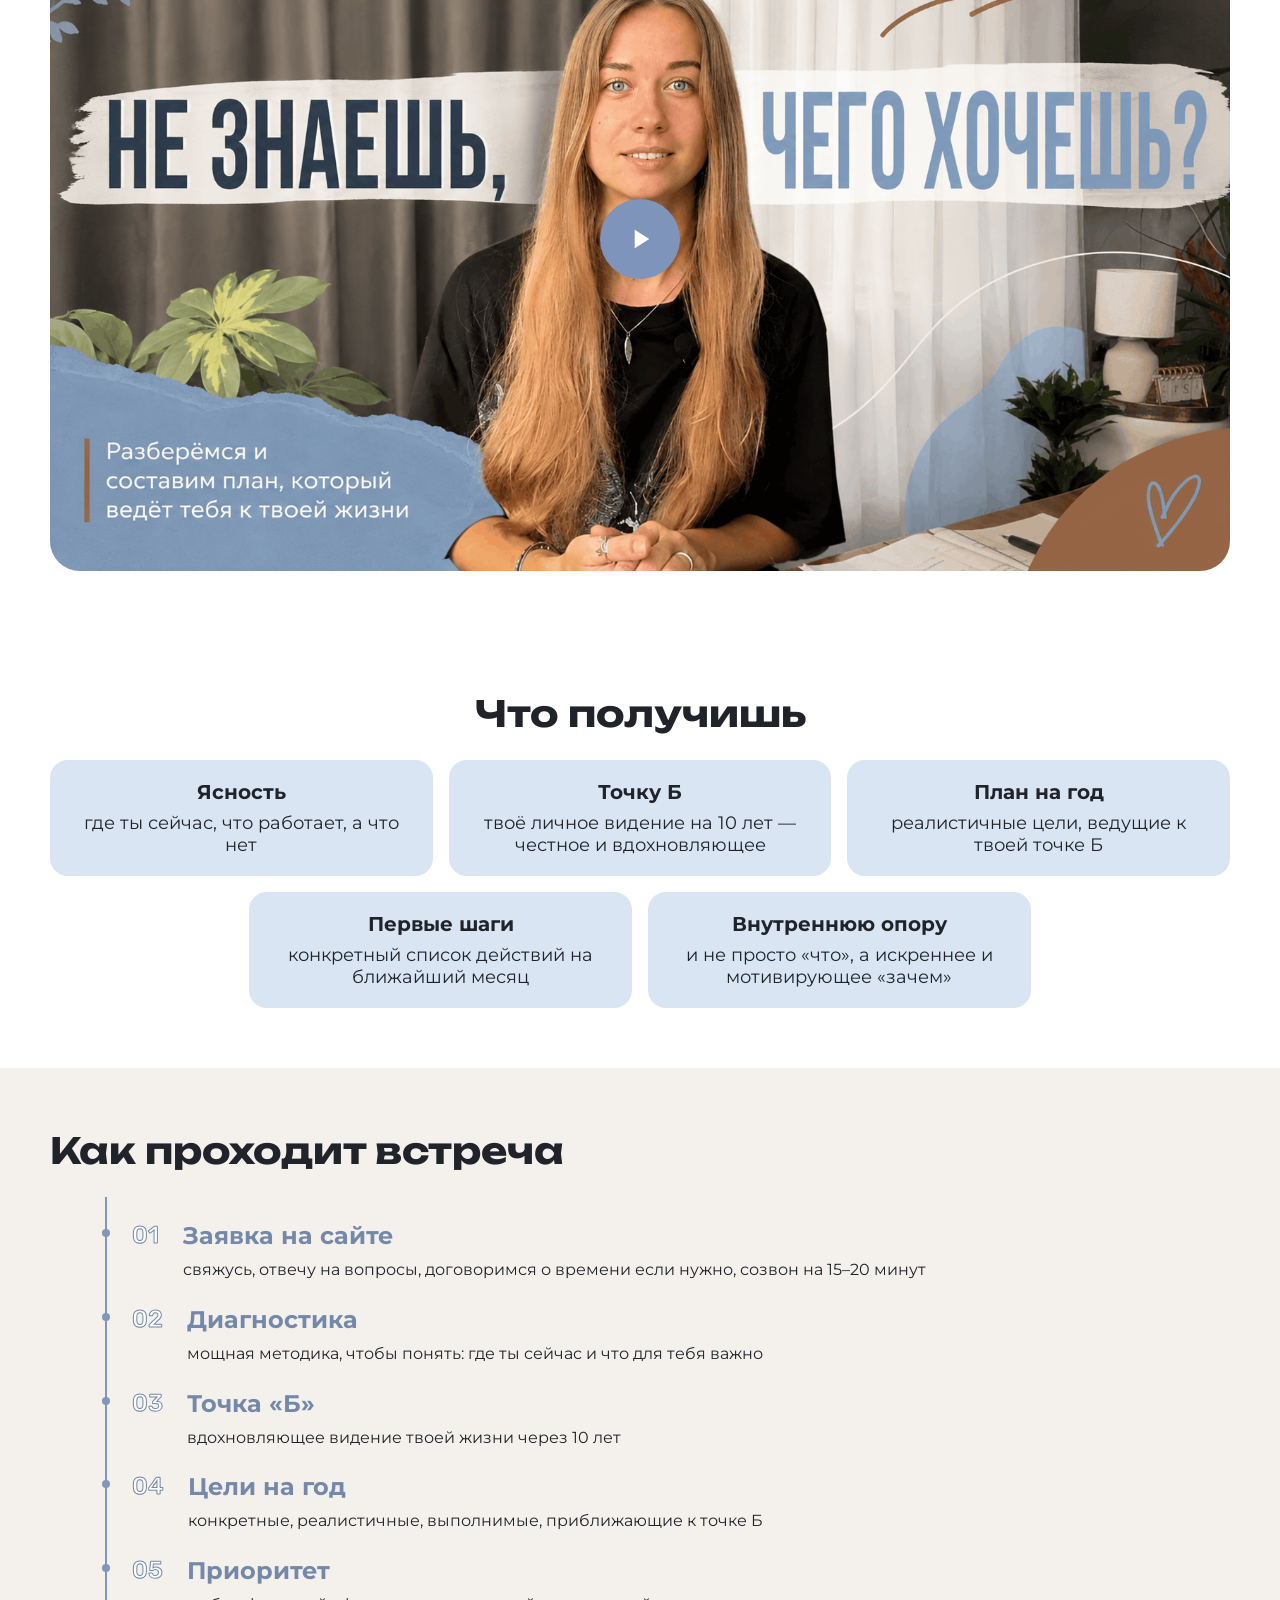
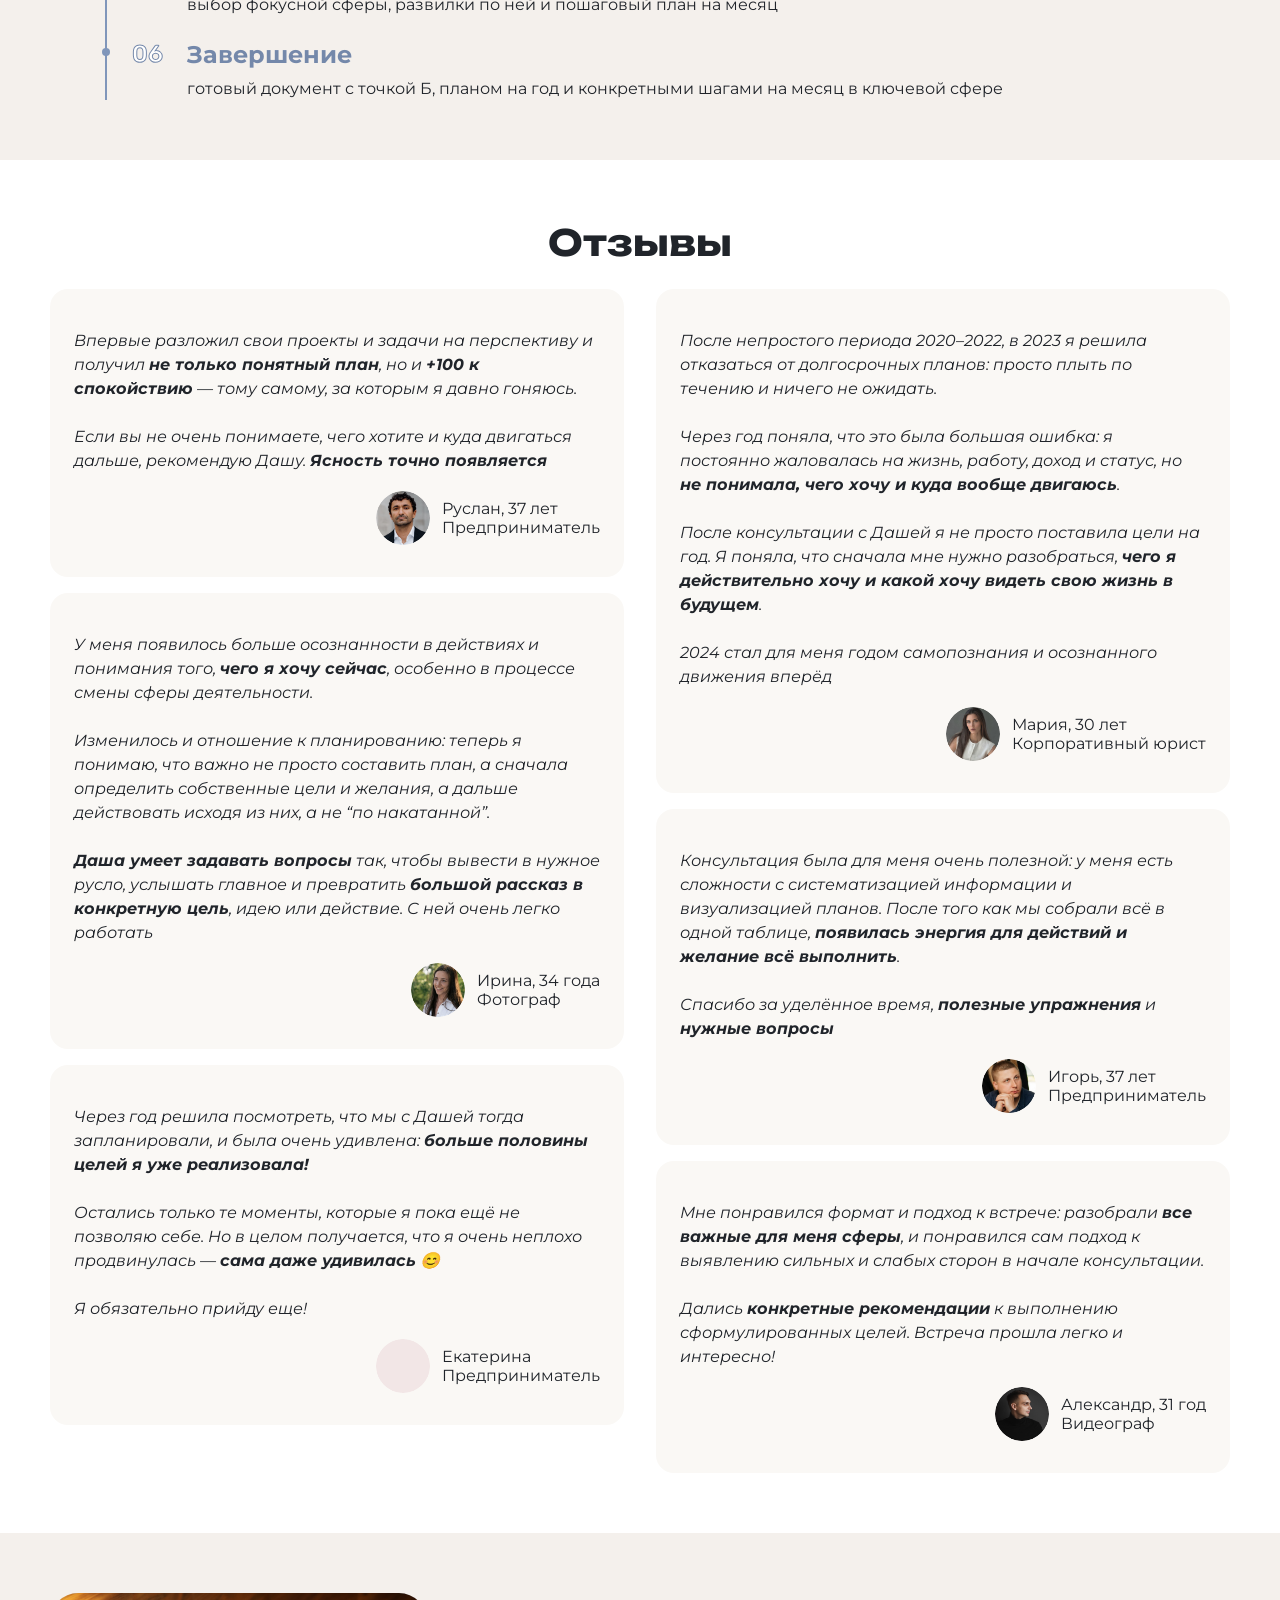
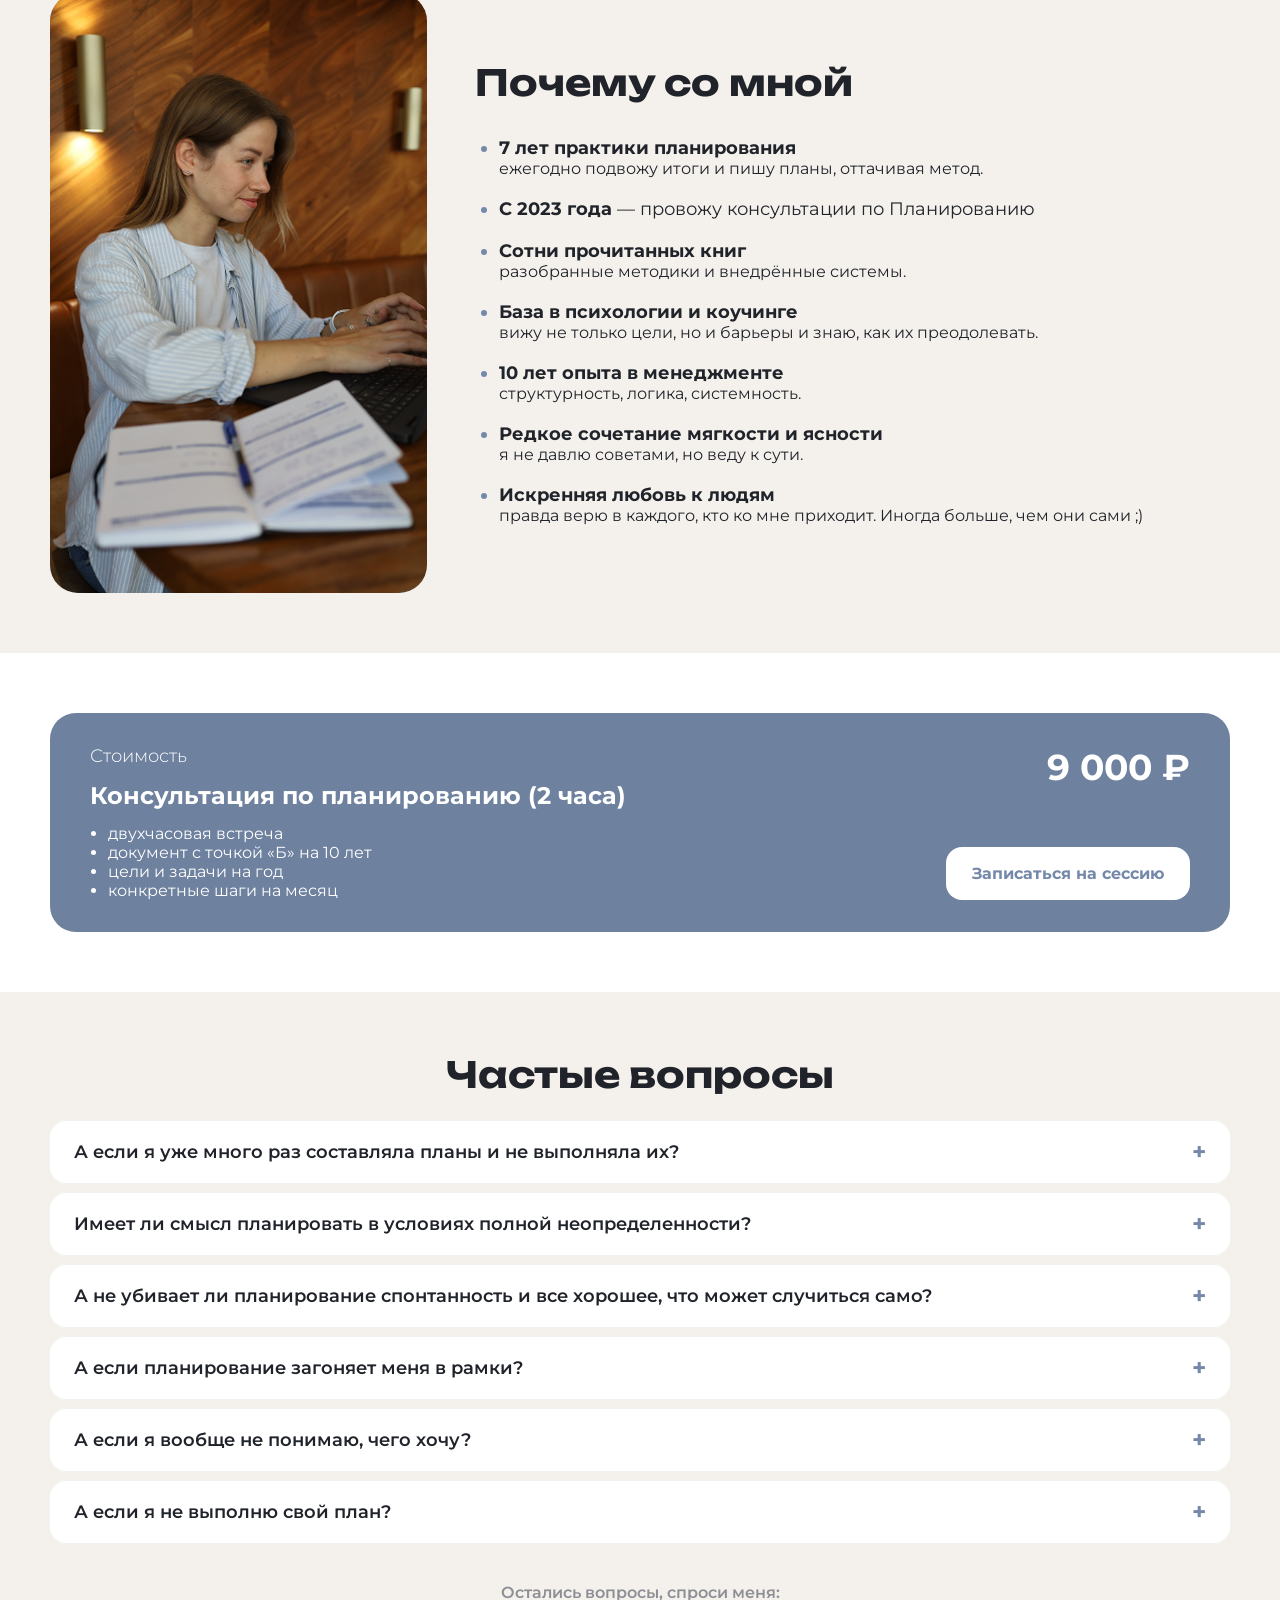
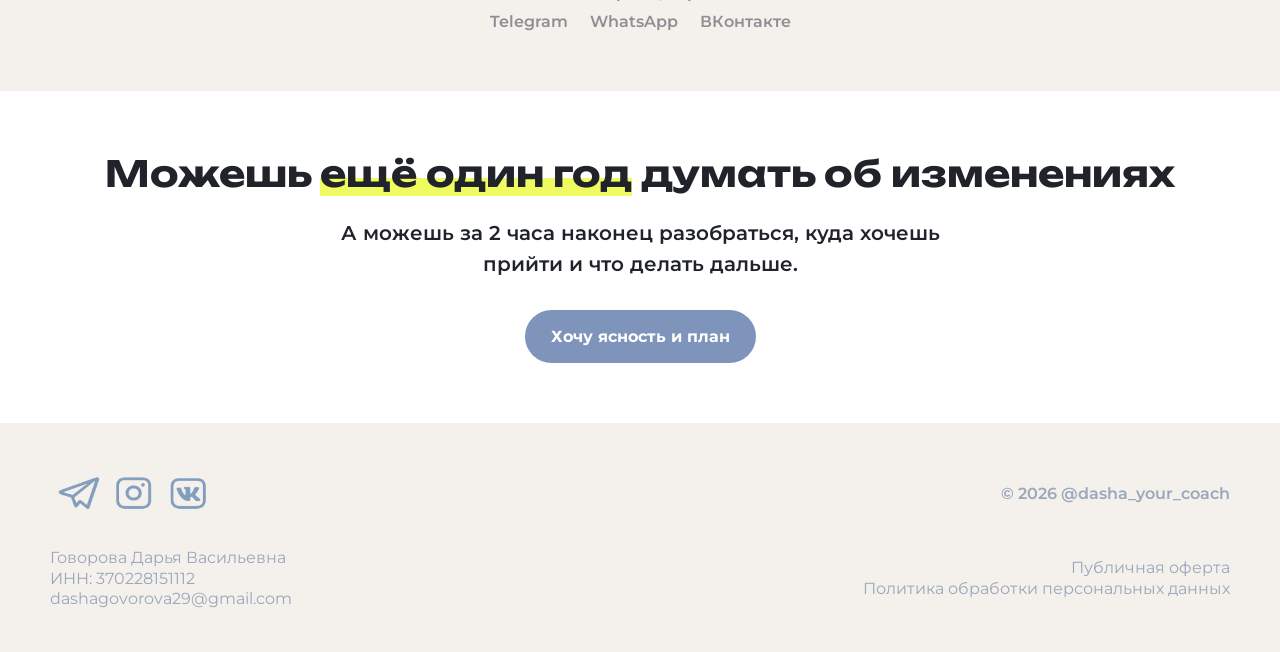
==== commit 5a602c6f: "Added placeholder for a video" ====
--- a/index.html
+++ b/index.html
@@ -13,8 +13,42 @@
     />
     <link rel="icon" type="image/png" href="assets/favicon.png" />
     <link rel="stylesheet" href="styles.css" />
+    <script type="text/javascript">
+      (function (m, e, t, r, i, k, a) {
+        m[i] =
+          m[i] ||
+          function () {
+            (m[i].a = m[i].a || []).push(arguments);
+          };
+        m[i].l = 1 * new Date();
+        for (var j = 0; j < document.scripts.length; j++) {
+          if (document.scripts[j].src === r) {
+            return;
+          }
+        }
+        ((k = e.createElement(t)),
+          (a = e.getElementsByTagName(t)[0]),
+          (k.async = 1),
+          (k.src = r),
+          a.parentNode.insertBefore(k, a));
+      })(window, document, "script", "https://mc.yandex.ru/metrika/tag.js?id=112445039", "ym");
+
+      ym(112445039, "init", {
+        ssr: true,
+        webvisor: true,
+        clickmap: true,
+        ecommerce: "dataLayer",
+        referrer: document.referrer,
+        url: location.href,
+        accurateTrackBounce: true,
+        trackLinks: true,
+      });
+    </script>
   </head>
   <body>
+    <noscript>
+      <div><img src="https://mc.yandex.ru/watch/112445039" style="position: absolute; left: -9999px" alt="" /></div>
+    </noscript>
     <header class="header">
       <div class="container header-inner">
         <a class="brand" href="#top">@dasha_your_coach</a>
@@ -98,10 +132,12 @@
       <section class="video-section section">
         <div class="container">
           <div class="video-frame" data-vk-video>
-            <div class="video-placeholder">
-              <span>VK VIDEO</span>
-              <p>Видео появится здесь после добавления ссылки в script.js.</p>
-            </div>
+            <button class="video-play-button">
+              <span class="sr-only">Воз</span>
+              <svg viewBox="0 0 24 24" width="32" height="32" aria-hidden="true">
+                <path d="M8 5v14l11-7z" fill="currentColor"></path>
+              </svg>
+            </button>
           </div>
         </div>
       </section>
--- a/styles.css
+++ b/styles.css
@@ -84,6 +84,18 @@
 /* #endregion */
 
 /* #region Common */
+
+.sr-only {
+  position: absolute;
+  width: 1px;
+  height: 1px;
+  padding: 0;
+  margin: -1px;
+  overflow: hidden;
+  clip: rect(0, 0, 0, 0);
+  white-space: nowrap;
+  border: 0;
+}
 
 .container {
   width: min(var(--container), calc(100% - 48px));
@@ -593,16 +605,39 @@
 /* #region Video */
 
 .video-frame {
+  position: relative;
   aspect-ratio: 16/9;
   border-radius: 30px;
   overflow: hidden;
-  background: #232936;
+  background: #222 url(assets/video-placeholder.png) center / cover no-repeat;
 }
 
 .video-frame iframe {
   border: 0;
   width: 100%;
   height: 100%;
+}
+
+.video-play-button {
+  position: absolute;
+  inset: 0;
+  margin: auto;
+  width: 5rem;
+  height: 5rem;
+  border: 0;
+  border-radius: 50%;
+  background: var(--blue);
+  color: var(--white);
+  display: flex;
+  align-items: center;
+  justify-content: center;
+  cursor: pointer;
+  transition: transform 0.2s;
+}
+
+.video-play-button:hover,
+.video-play-button:active {
+  transform: scale(1.2);
 }
 
 .video-placeholder {
@@ -618,6 +653,10 @@
   font-family: Unbounded;
   font-size: 32px;
   letter-spacing: 0.04em;
+}
+
+.video-frame--playing {
+  background: #000;
 }
 
 /* #endregion */
